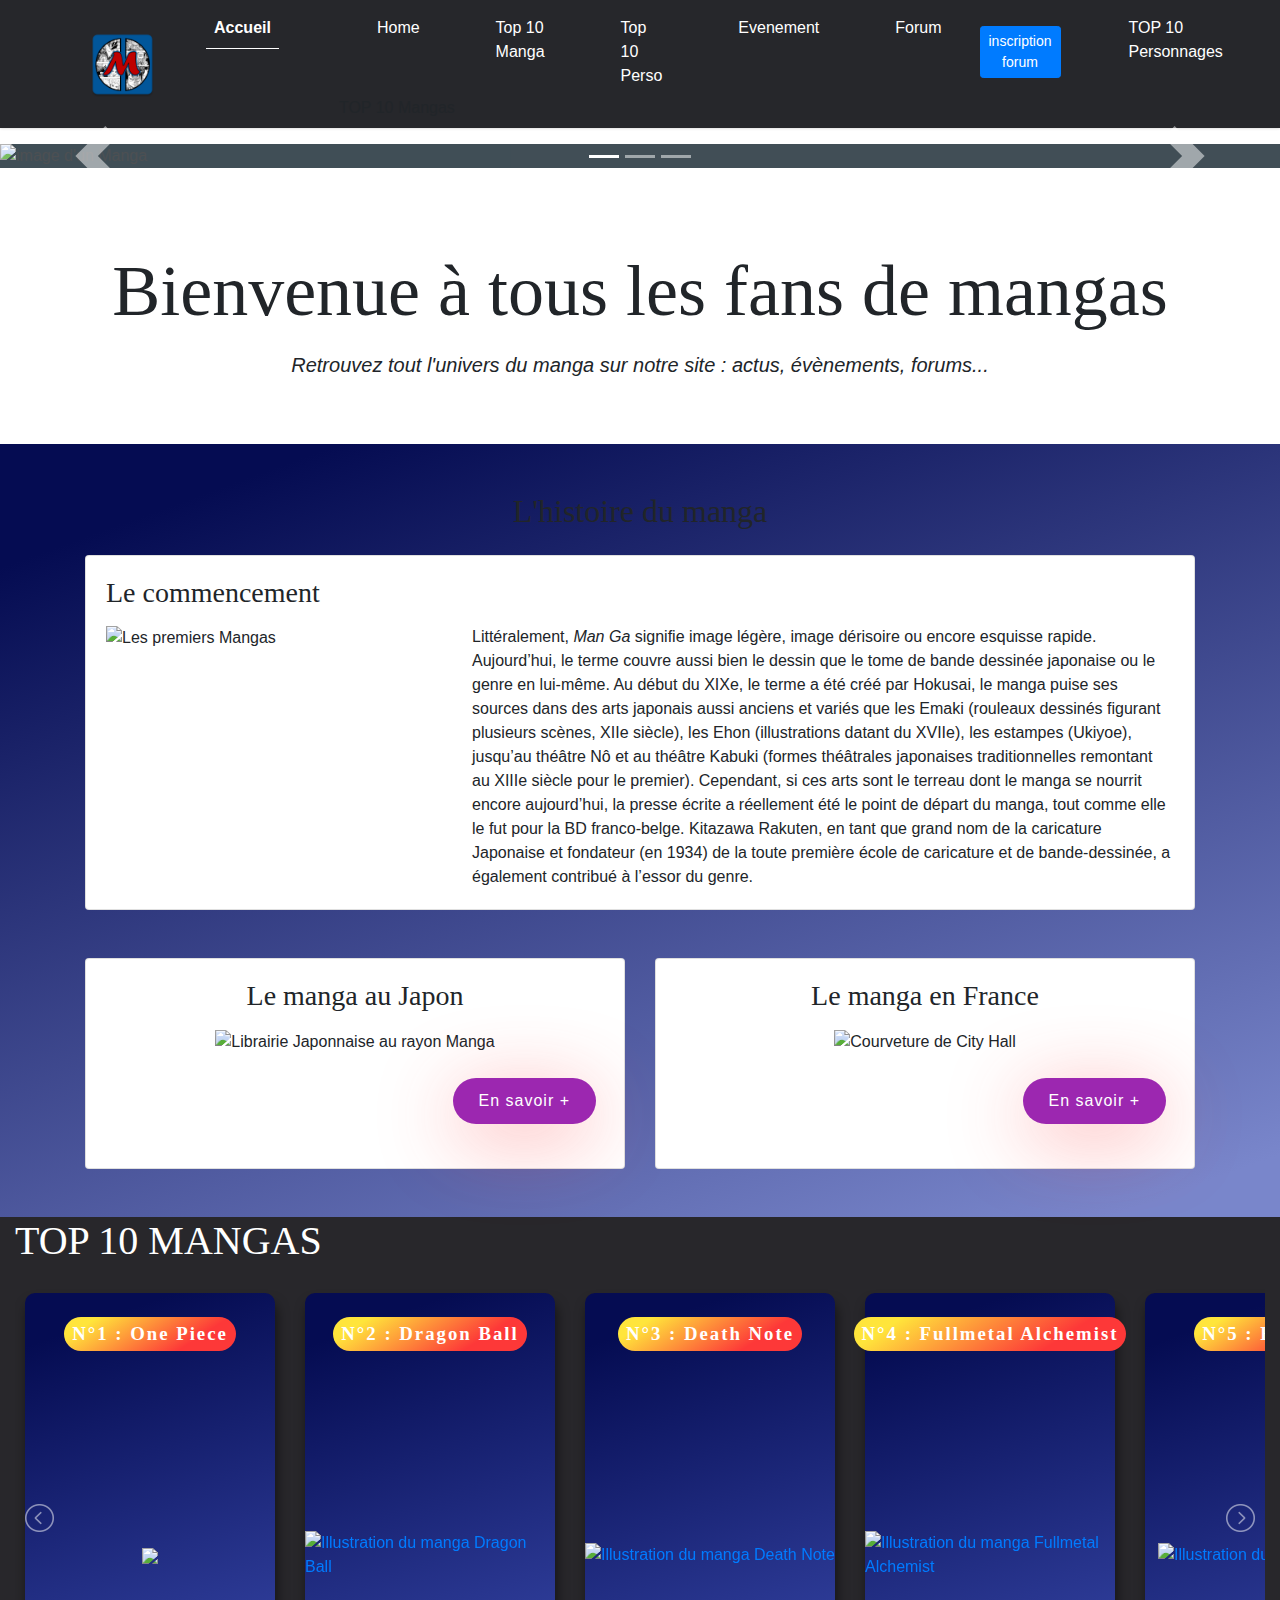
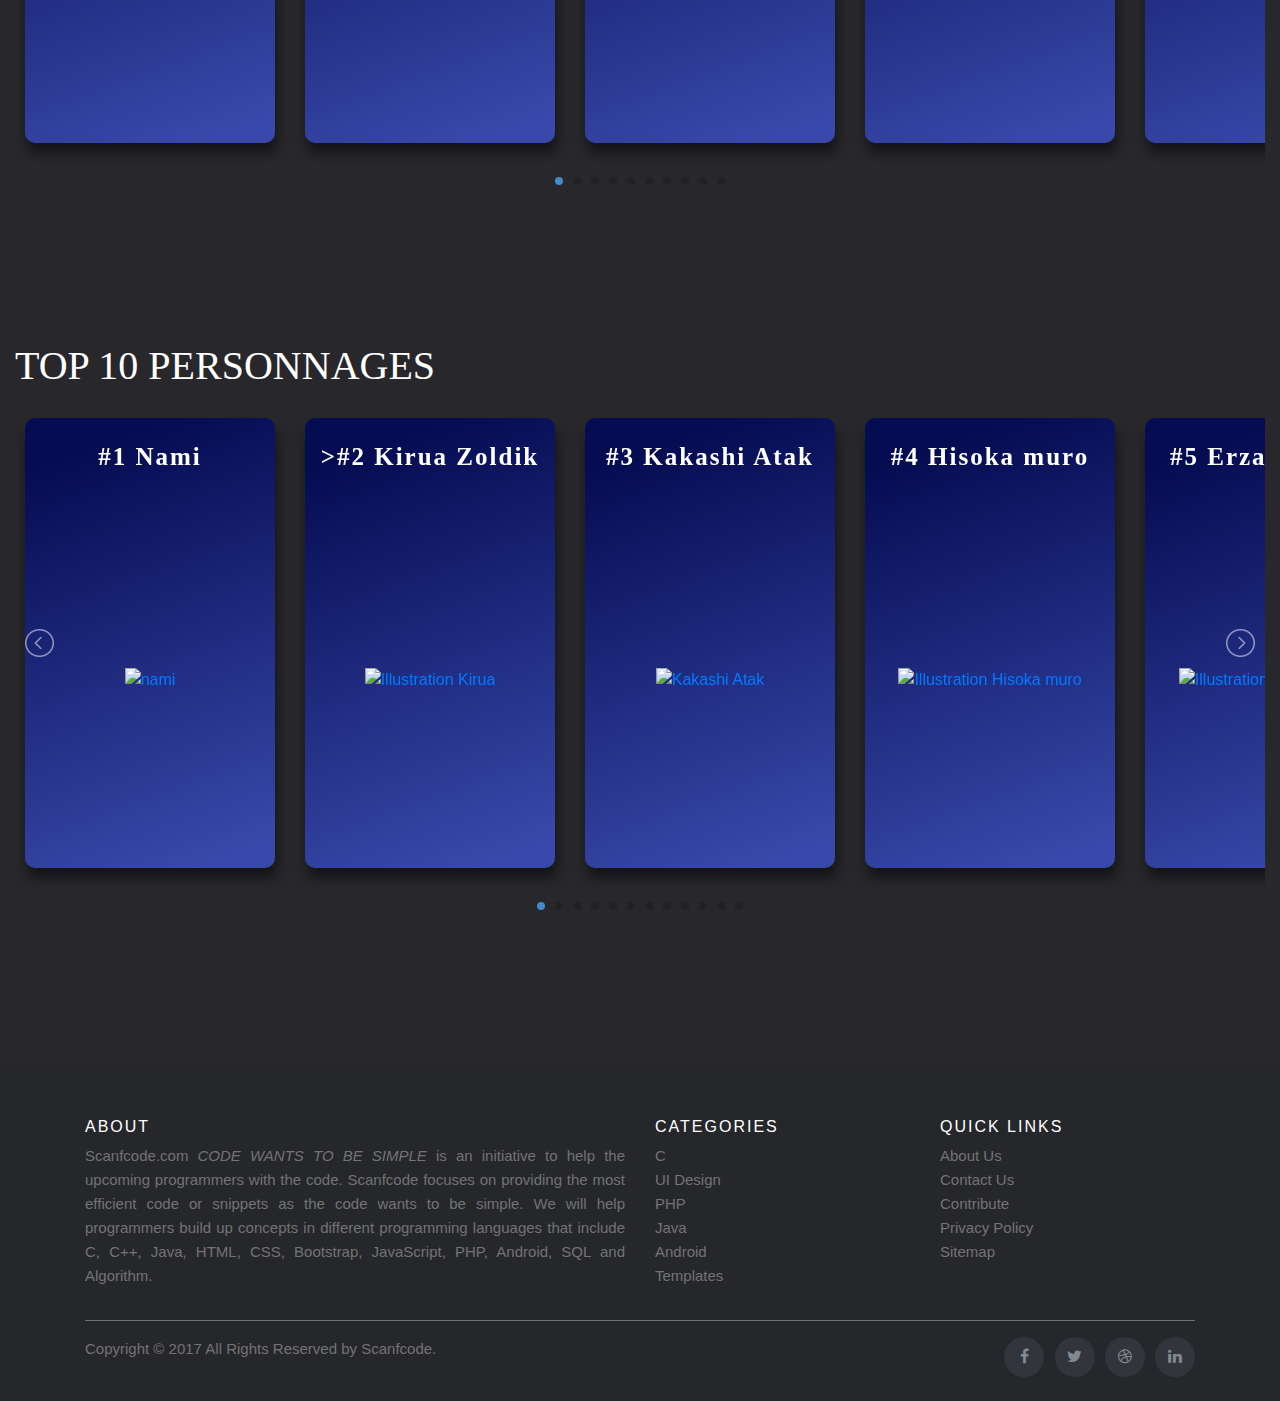
==== index.html @ a2b55384 "merge carousselhome" ====
﻿<!doctype html>
<html lang="fr">
<head>
    <!-- Required meta tags -->
    <meta charset="utf-8">
    <meta name="viewport" content="width=device-width, initial-scale=1, shrink-to-fit=no">

    <!-- Bootstrap CSS -->
    <link rel="stylesheet" href="https://stackpath.bootstrapcdn.com/bootstrap/4.5.2/css/bootstrap.min.css"
          integrity="sha384-JcKb8q3iqJ61gNV9KGb8thSsNjpSL0n8PARn9HuZOnIxN0hoP+VmmDGMN5t9UJ0Z" crossorigin="anonymous">


    <!-- carte style -------------------------->
    <link rel="stylesheet" href="css/carte-style.css" />
    <link rel="stylesheet" type="text/css" href="css/lightslider.css" />
    <!--Jquery-->
    <script type="text/javascript" src="js/JQuery3.3.1.js"></script>
    <script type="text/javascript" src="js/lightslider.js"></script>
    <!-- carte style --------------------------->
    <link rel="stylesheet" href="https://cdnjs.cloudflare.com/ajax/libs/animate.css/4.1.1/animate.min.css" />
    <link rel="stylesheet" href="https://cdnjs.cloudflare.com/ajax/libs/font-awesome/4.7.0/css/font-awesome.min.css" />
    <link rel="stylesheet" href="css/customNavFooter.css">
    <link rel="stylesheet" href="css/custom.css">
   
    <title>Fan de Manga</title>

<body>

</head>
<body class="homepage">
    <!--COLINE-->

    <nav class="navbar navbar-expand-lg navbar-light navColor">
        <div class="container"> 
  
          <!-- Brand -->
          <a class="navbar-brand" href="./index.html">
            <img src=img/Manga_LogoV3.png class="navbar-brand-img" alt="logo de Fand de mangas">
          </a>
  
          <!-- Toggler -->
          <button class="navbar-toggler" type="button" data-toggle="collapse" data-target="#navbarCollapse" aria-controls="navbarCollapse" aria-expanded="false" aria-label="Toggle navigation">
            <span class="navbar-toggler-icon"></span>
          </button>
  
          <!-- Collapse -->
          <div class="collapse navbar-collapse" id="navbarCollapse">
  
            <!-- Toggler -->
            <button class="navbar-toggler" type="button" data-toggle="collapse" data-target="#navbarCollapse"
                aria-controls="navbarCollapse" aria-expanded="false" aria-label="Toggle navigation">
                <span class="navbar-toggler-icon"></span>
            </button>
  
            <!-- Navigation -->
            <ul class="navbar-nav ml-auto">

                <li class="nav-item ">
                    <a class="nav-link activePage"  href="index.html">
                      Accueil
                    </a>
                </li>
                <li class="nav-item ">

            <!-- Collapse -->
            <div class="collapse navbar-collapse" id="navbarCollapse">

                <!-- Toggler -->
                <button class="navbar-toggler" type="button" data-toggle="collapse" data-target="#navbarCollapse"
                    aria-controls="navbarCollapse" aria-expanded="false" aria-label="Toggle navigation">
                    <i class="fe fe-x"></i>
                </button>

                <!-- Navigation -->
                <ul class="navbar-nav ml-auto">

                    <li class="nav-item ">
                        <a class="nav-link" href="index.html">
                            Home
                        </a>
                    </li>
                    <li class="nav-item ">

                        <a class="nav-link" href="top-10-manga.html">

                            Top 10 Manga
                        </a>
                    </li>
                    <li class="nav-item ">
                        <a class="nav-link" href="top-10-perso.html">
                            Top 10 Perso
                        </a>
                    </li>
                    <li class="nav-item ">
                        <a class="nav-link" href="evenement.html">
                            Evenement
                        </a>
                    </li>
                    <li class="nav-item ">
                        <a class="nav-link" href="forum.html">
                            Forum
                        </a>
                    </li>

                </ul>

                <!-- Button -->
                <a class="navbar-btn btn btn-sm btn-primary lift ml-auto" href="inscription-forum.html">
                    inscription forum
                </a>

            </div>

                      TOP 10 Mangas
                    </a>
                </li>
                <li class="nav-item ">
                    <a class="nav-link"  href="top-10-perso.html">
                      TOP 10 Personnages
                    </a>
                </li>
                <li class="nav-item ">
                    <a class="nav-link"  href="evenement.html">
                      Evénements
                    </a>
                </li>
                <li class="nav-item ">
                    <a class="nav-link"  href="forum.html">
                      Forum
                    </a>
                </li>  
                   
            </ul>
            
  
            <!-- Button -->
            <a href="#" class="blog-slider__button">connexion</a>
            
          </div>
  
        </div>
      </nav>

    <main>
        <section class="carousel-homepage pb-3">
            <div id="carouselExampleIndicators" class="carousel slide py-3" data-ride="carousel">
                <ol class="carousel-indicators">
                    <li data-target="#carouselExampleIndicators" data-slide-to="0" class="active"></li>
                    <li data-target="#carouselExampleIndicators" data-slide-to="1"></li>
                    <li data-target="#carouselExampleIndicators" data-slide-to="2"></li>
                </ol>
                <div class="carousel-inner">
                    <div class="carousel-item active">
                        <img src="https://images-wixmp-ed30a86b8c4ca887773594c2.wixmp.com/f/f273bdf9-155b-4f64-892c-181253bb2382/d2rsy1m-b7c5e31b-9694-4bdd-a2bb-9789ab5c07b0.png/v1/fill/w_900,h_285,q_80,strp/banniere_manga_concept_by_thomasgarnier_d2rsy1m-fullview.jpg?token=eyJ0eXAiOiJKV1QiLCJhbGciOiJIUzI1NiJ9.[base64].Z1Fb--Jdu6-A4iS3_TFPYNAFLYOJ9TDCbZ0OC2tqStg"
                             class="d-block w-100"
                             alt="image d'un Manga">
                    </div>
                    <div class="carousel-item">
                        <img src="https://img.over-blog-kiwi.com/2/94/62/02/20190319/ob_761b6d_shonen-jump-33-frize-2.jpg"
                             class="d-block w-100"
                             alt="plein de mangas">
                    </div>
                    <div class="carousel-item">
                        <img src="https://images-wixmp-ed30a86b8c4ca887773594c2.wixmp.com/f/971e4e62-b72d-457a-b91f-97e5f4571e7a/d7e0onl-c9a67f24-6e82-4982-8381-99460ecdada1.png?token=eyJ0eXAiOiJKV1QiLCJhbGciOiJIUzI1NiJ9.[base64].yh0aqM_C5kWdrXhoeVoe9GOcPIif8_yo54d_7WAsl2E"
                             class="d-block w-100"
                             alt="image d'un autre Manga">
                    </div>
                </div>
                <a class="carousel-control-prev" href="#carouselExampleIndicators" role="button" data-slide="prev">
                    <span class="carousel-control-prev-icon" aria-hidden="true"></span>
                    <span class="sr-only">Previous</span>
                </a>
                <a class="carousel-control-next" href="#carouselExampleIndicators" role="button" data-slide="next">
                    <span class="carousel-control-next-icon" aria-hidden="true"></span>
                    <span class="sr-only">Next</span>
                </a>
            </div>

        </section>

        <div class="image-smartphone">
            <img src="https://img.20mn.fr/hhmwgsvwT7CTr6vyE7QEAA/768x492_couverture-tome-62-one-piece.jpg"
                 class="img-fluid"
                 alt="One Piece, manga n1">

        </div>
        <!-- fin caroussel et image en mobile-->
        <!-- histoire du manga -->


        <h1 class="pt-5 pb-2 homepage">Bienvenue à tous les fans de mangas</h1>
        <article class="histoire">
            <p class="sous-titre pb-5">Retrouvez tout l'univers du manga sur notre site : actus, évènements, forums...</p>


            <section class="historique">
                <h2 class="homepage pt-5">L'histoire du manga</h2>

                <div class="container pt-3">
                    <div class="card mr 0.8em">
                        <div class="card-body shadow-homepage">
                            <aside>
                                <h3 class="card-title mb-3 homepage text-left">Le commencement</h3>
                                <div class="row">
                                    <div class="col-md-4 mr-auto">
                                        <img src="https://toulousemanga.fr/wp-content/uploads/2012/06/028826_0320.jpg"
                                             class="imageCommencement"
                                             alt="Les premiers Mangas">
                                    </div>
                                    <div class="col-md-8 mr-auto">
                                        <p class="card-text">
                                            Littéralement, <em>Man Ga</em> signifie image légère, image dérisoire ou encore esquisse rapide. Aujourd’hui, le terme couvre aussi bien le dessin que le tome de bande dessinée japonaise ou le genre en lui-même.
                                            Au début du XIXe, le terme a été créé par Hokusai, le manga puise ses sources dans des arts japonais aussi anciens et variés que les Emaki (rouleaux dessinés figurant plusieurs scènes, XIIe siècle),  les Ehon (illustrations datant du XVIIe), les estampes (Ukiyoe), jusqu’au théâtre Nô et au théâtre Kabuki (formes théâtrales japonaises traditionnelles remontant au XIIIe siècle pour le premier). Cependant, si ces arts sont le terreau dont le manga se nourrit encore aujourd’hui, la presse écrite a réellement été le point de départ du manga, tout comme elle le fut pour la BD franco-belge. Kitazawa Rakuten, en tant que grand nom de la caricature Japonaise et fondateur (en 1934) de la toute première école de caricature et de bande-dessinée, a également contribué à l’essor du genre.
                                        </p>
                                    </div>
                                </div>
                            </aside>
                        </div>
                    </div>

                    <div class="row py-5">
                        <div class="col-md-6">
                            <div class="card text-center">
                                <div class="card-body shadow-homepage">
                                    <aside>
                                        <h3 class="card-title mb-3 homepage">Le manga au Japon</h3>
                                        <div class="container-image">
                                            <img src="https://www.leparisien.fr/resizer/eh6j00Za5hQPGrAvvxAXkwX71bQ=/932x582/arc-anglerfish-eu-central-1-prod-leparisien.s3.amazonaws.com/public/RNMEVFZ6OXFQPC6IUT4DZTPNKE.jpg"
                                                 class="imageLibrairie"
                                                 alt="Librairie Japonnaise au rayon Manga"
                                                 width="300">
                                        </div>
                                        <p>
                                            <div class="d-flex flex-row-reverse bd-highlight">
                                                <div class="p-2 bd-highlight">
                                                    <button class="btn btn-homepage" type="button" data-toggle="collapse" data-target="#collapseJapon" aria-expanded="false" aria-controls="collapseJapon">
                                                        En savoir +
                                                    </button>
                                                </div>
                                            </div>
                                        </p>
                                        <div class="collapse" id="collapseJapon">
                                            <p>
                                                LOccupant une partie intégrante de la culture mais aussi de l’économie du pays nippon, ces bandes dessinées ne cessent d’avoir le vent en poupe dans d’autres pays occidentaux. Découvrez dans ce qui suit la place qu’occupent ces bandes dessinées dans le pays du soleil levant ainsi que son impact sur la société. Avec la fabrication de produits dérivés inspirés des héros et des personnages de l’univers du manga, ces bandes dessinées n’occupent pas seulement une place importante dans la culture du pays mais aussi dans son économie. Ces magazines et illustrations s’inspirent de la société nippone, et la société elle-même s’inspire des faits réels qui s’y trouvent dans leur quotidien.
                                            </p>
                                        </div>
                                    </aside>
                                </div>
                            </div>
                        </div>

                        <div class="col-md-6">
                            <div class="card text-center">
                                <div class="card-body shadow-homepage">
                                    <aside>
                                        <h3 class="card-title mb-3 homepage">Le manga en France</h3>
                                        <div class="container-image">
                                            <img src="https://www.journaldujapon.com/wp-content/uploads/2013/06/cityhall3.png"
                                                 class="imageFrance"
                                                 alt="Courveture de City Hall">
                                        </div>
                                        <p>
                                            <div class="d-flex flex-row-reverse bd-highlight">
                                                <div class="p-2 bd-highlight">
                                                    <button class="btn btn-homepage" type="button" data-toggle="collapse" data-target="#collapseFrance" aria-expanded="false" aria-controls="collapseFrance">
                                                        En savoir +
                                                    </button>
                                                </div>
                                            </div>
                                        </p>
                                        <div class="collapse" id="collapseFrance">
                                            <p>
                                                La France est le second plus gros consommateur de mangas dans le monde. La culture manga a tellement imprégné le public français qu’une nouvelle génération de bandes dessinées se réclamant littéralement des mangas est née. Ce sont les manfras : ils reprennent tous les codes du manga, tant dans leurs styles graphiques que dans leurs scénarios, mais leurs auteurs sont bien français. Ils ont réussi à insuffler dans leurs oeuvres un je-ne-sais-quoi qui fleure bon la culture tricolore, et on se réjouit de voir ainsi des échanges permis par la proximité entre le Japon et la France. Parmi les plus connus on peut citer City Hall, Pink Diary ou encore Pen Dragons.
                                            </p>
                                        </div>
                                    </aside>
                                </div>
                            </div>
                        </div>
                    </div>
                </div>
            </section>
        </article>

        <!-- fin histoire du manga -->
        <!-- top 10 manga -->

        <div class="container-fluid carte-manga-top10">
            <h1 class="titre-slider font-manga blanc">TOP 10 MANGAS</h1>
            <!--slider------------------->
            <ul id="autoWidth" class="cs-hidden">
                <!--1------------------------------>
                <li class="item-a">
                    <!--slider-box-->
                    <div class="box">
                        <p class="marvel"><span class="badge badge-pill badge-warning-homepage mangaBadge p-2">N°1 : One Piece</span></p>
                        <!--model-->
                       <a href="top-10-manga.html">
                           <img src="https://media.senscritique.com/media/000015702798/source_big/One_Piece.jpg" class="model">
                        </a>
                        <!--details-->
                        <div class="details">

                        </div>

                    </div>
                </li>
                <!--2------------------------------>
                <li class="item-a">
                    <!--slider-box-->
                    <div class="box">
                        <p class="marvel"><span class="badge badge-pill badge-warning-homepage mangaBadge p-2">N°2 : Dragon Ball</span></p>
                        <!--model-->
                        <a href="top-10-manga.html">
                            <img src="https://media.senscritique.com/media/000019266699/source_big/Dragon_Ball.png"
                                 class="model"
                                 alt="Illustration du manga Dragon Ball">
                        </a>
                            <!--details-->
                            <div class="details">

                            </div>

</div>
                </li>
                <!--3------------------------------>
                <li class="item-a">
                    <!--slider-box-->
                    <div class="box">
                        <p class="marvel"><span class="badge badge-pill badge-warning-homepage mangaBadge p-2">N°3 : Death Note</span></p>
                        <!--model-->
                        <a href="top-10-manga.html">
                            <img src=https://www.manga-news.com/public/images/series/death_note_01.jpg
                                 class="model"
                                 alt="Illustration du manga Death Note">
                        </a>
                            <!--details-->
                            <div class="details">

                            </div>

</div>
                </li>
                <!--4------------------------------>
                <li class="item-a">
                    <!--slider-box-->
                    <div class="box">
                        <p class="marvel"><span class="badge badge-pill badge-warning-homepage mangaBadge p-2">N°4 : Fullmetal Alchemist</span></p>
                        <!--model-->
                        <a href="top-10-manga.html">
                            <img src=https://media.senscritique.com/media/000019266535/source_big/Fullmetal_Alchemist.jpg
                                 class="model"
                                 alt="Illustration du manga Fullmetal Alchemist">
                        </a>
                            <!--details-->
                            <div class="details">

                            </div>

</div>
                </li>
                <!--5------------------------------>
                <li class="item-a">
                    <!--slider-box-->
                    <div class="box">
                        <p class="marvel"><span class="badge badge-pill badge-warning-homepage mangaBadge p-2">N°5 : Berserk</span></p>
                        <!--model-->
                        <a href="top-10-manga.html">
                            <img src=https://media.senscritique.com/media/000018276088/source_big/Berserk.jpg
                                 class="model"
                                 alt="Illustration du manga Berserk">
                        </a>
                            <!--details-->
                            <div class="details">

                            </div>

</div>
                </li>
                <!--6------------------------------>
                <li class="item-a">
                    <!--slider-box-->
                    <div class="box">
                        <p class="marvel"><span class="badge badge-pill badge-warning-homepage mangaBadge p-2">N°6 : Naruto</span></p>
                        <!--model-->
                        <a href="top-10-manga.html">
                            <img src=https://media.senscritique.com/media/000015536243/source_big/Naruto.jpg
                                 class="model"
                                 alt="Illustration du manga Naruto">
                        </a>
                            <!--details-->
                            <div class="details">

                            </div>

</div>
                </li>
                <!--7------------------------------>
                <li class="item-a">
                    <!--slider-box-->
                    <div class="box">
                        <p class="marvel"><span class="badge badge-pill badge-warning-homepage mangaBadge p-2">N°7 : Akira</span></p>
                        <!--model-->
                        <a href="top-10-manga.html">
                            <img src=https://media.senscritique.com/media/000015332347/source_big/Akira.jpg
                                 class="model"
                                 alt="Illustration du manga Akira">
                        </a>
                            <!--details-->
                            <div class="details">

                            </div>

</div>
                </li>
                <!--8------------------------------>
                <li class="item-a">
                    <!--slider-box-->
                    <div class="box">
                        <p class="marvel"><span class="badge badge-pill badge-warning-homepage mangaBadge p-2">N°8 : GTO</span></p>
                        <!--model-->
                        <a href="top-10-manga.html">
                            <img src=https://media.senscritique.com/media/000018657250/source_big/GTO.png
                                 class="model"
                                 alt="Illustration du manga GTO">
                        </a>
                            <!--details-->
                            <div class="details">

                            </div>

</div>
                </li>
                <!--9------------------------------>
                <li class="item-a">
                    <!--slider-box-->
                    <div class="box">
                        <p class="marvel"><span class="badge badge-pill badge-warning-homepage mangaBadge p-2">N°9 : Monster</span></p>
                        <!--model-->
                        <a href="top-10-manga.html">
                            <img src=https://media.senscritique.com/media/000005870183/source_big/Monster.jpg
                                 class="model"
                                 alt="Illustration du manga Monster">
                        </a>
                        <!--details-->
                        <div class="details">

                     </div>

</div>
                </li>
                <!--10------------------------------>
                <li class="item-a">
                    
                    <!--slider-box-->
                    <div class="box">
                        <p class="marvel"><span class="badge badge-pill badge-warning-homepage mangaBadge p-2">N°10 : Hunter X Hunter</span></p>
                        <!--model-->
                        <a href="top-10-manga.html">
                            <img src=https://media.senscritique.com/media/000015537294/source_big/Hunter_X_Hunter.jpg
                                    class="model"
                                    alt="Illustration du manga Hunter X Hunter">
                        </a>
                            <!--details-->
                        <div class="details">

                        </div>
                </li>
            </ul>
            
        </div>

        <!-- Fin top 10 manga -->

        <!-- top 10 personnage -->

        <div class="container-fluid carte-manga-top10">
            <h1 class="titre-slider font-manga blanc">TOP 10 PERSONNAGES</h1>
            
            <!--slider------------------->
            <ul id="autoWidthx" class="cs-hidden">
                <!--1------------------------------>
                <li class="item-a">
                    <!--slider-box-->
                    <div class="box">
                        <p class="marvel">#1 Nami</p>
                        <!--model-->
                        <a href="top-10-perso.html">
                            <img src="https://vignette.wikia.nocookie.net/onepiece/images/2/27/Nami_Anime_Post_Ellipse_Infobox.png/revision/latest/scale-to-width-down/340?cb=20181021130911&path-prefix=fr"
                                 class="model" alt="nami">
                        </a>

                            <!--details-->
                            <div class="details">

                            </div>

</div>
                </li>
                <!--2------------------------------>
                <li class="item-a">
                    <!--slider-box-->
                    <div class="box">
                        <p class="marvel">>#2 Kirua Zoldik</p>
                        <!--model-->
                        <a href="top-10-perso.html">
                            <img src="https://i.pinimg.com/originals/fd/8f/31/fd8f3184e701f9d66df1229c07d16610.jpg"
                                 class="model"
                                 alt="Illustration Kirua">
                        </a>
                            <!--details-->
                            <div class="details">

                            </div>

</div>
                </li>
                <!--3------------------------------>
                <li class="item-a">
                    <!--slider-box-->
                    <div class="box">
                        <p class="marvel">#3 Kakashi Atak</p>
                        <!--model-->
                        <a href="top-10-perso.html">
                            <img src=https://i.pinimg.com/originals/67/aa/55/67aa557b09a2d43fce34aa8153a0b612.jpg
                                 class="model"
                                 alt="Kakashi Atak">
                        </a>
                            <!--details-->
                            <div class="details">

                            </div>

</div>
                </li>
                <!--4------------------------------>
                <li class="item-a">
                    <!--slider-box-->
                    <div class="box">
                        <p class="marvel">#4 Hisoka muro</p>
                        <!--model-->
                        <a href="top-10-perso.html">
                            <img src=https://i.pinimg.com/originals/08/d7/f6/08d7f611f248b1ccbdfaaa002a7f774b.jpg
                                 class="model"
                                 alt="Illustration Hisoka muro">
                        </a>
                            <!--details-->
                            <div class="details">

                            </div>

</div>
                </li>
                <!--5------------------------------>
                <li class="item-a">
                    <!--slider-box-->
                    <div class="box">
                        <p class="marvel">#5 Erza scarlett</p>
                        <!--model-->
                        <a href="top-10-perso.html">
                            <img src=https://i.pinimg.com/originals/6f/19/4b/6f194b8c6b674c6adbb8176122853a79.jpg
                                 class="model"
                                 alt="Illustration Erza scarlett">
                        </a>
                            <!--details-->
                            <div class="details">

                            </div>

</div>
                </li>
                <!--6------------------------------>
                <li class="item-a">
                    <!--slider-box-->
                    <div class="box">
                        <p class="marvel">#6 Saitama</p>
                        <!--model-->
                        <a href="top-10-perso.html">
                            <img src="https://static.wikia.nocookie.net/animemanga-encyclopedie/images/7/7e/SAITAMA.jpg/revision/latest?cb=20170128152550&path-prefix=fr"
                                 class="model"
                                 alt="Illustration Saitama">
                        </a>
                            <!--details-->
                            <div class="details">

                            </div>

</div>
                </li>
                <!--7------------------------------>
                <li class="item-a">
                    <!--slider-box-->
                    <div class="box">
                        <p class="marvel">#7 Songohan</p>
                        <!--model-->
                        <a href="top-10-perso.html">
                            <img src=https://i.pinimg.com/originals/2b/50/22/2b502282faf8ee5ce20ae3b814a5991d.jpg
                                 class="model"
                                 alt="Illustration Songohan">
                        </a>
                            <!--details-->
                            <div class="details">

                            </div>

</div>
                </li>
                <!--8------------------------------>
                <li class="item-a">
                    <!--slider-box-->
                    <div class="box">
                        <p class="marvel">#8 Kuroko</p>
                        <!--model-->
                        <a href="top-10-perso.html">
                            <img src"https: //vignette.wikia.nocookie.net/kurokosbasket/images/1/1b/Kuroko_subbed_back_in.png/revision/latest?cb =20150816141552&path-prefix =fr"
                                 class="model"
                                 alt="Illustration Kuroko">
                            </a>
                            <!--details-->
                            <div class="details">

                            </div>

</div>
                </li>
                <!--9------------------------------>
                <li class="item-a">
                    <!--slider-box-->
                    <div class="box">
                        <p class="marvel">#9 Nicky personne</p>
                        <!--model-->
                        <a href="top-10-perso.html">
                            <img src="https://i.pinimg.com/originals/8b/71/89/8b71899662e26ecfc8113d6106633f94.jpg"
                                 class="model"
                                 alt="Illustration Nicky personne">
                        </a>
                            <!--details-->
                            <div class="details">

                            </div>

</div>
                </li>
                <!--10------------------------------>
                <li class="item-a">
                    <!--slider-box-->
                    <div class="box">
                        <p class="marvel">#10 Onizuka</p>
                        <!--model-->
                        <a href="top-10-perso.html">
                            <img src=https://4.bp.blogspot.com/_KBCzBwWQboM/THwngPfhiMI/AAAAAAAAAAM/yGaBmozoR74/s1600/largeAnimePaperscans_GreatTeacherOnizuka_valkorn_92928.jpg
                                 class="model"
                                 alt="Illustration Onizuka">
                        </a>
                            <!--details-->
                            <div class="details">

                            </div>

</div>
                </li>
                <!--11------------------------------>
                <li class="item-a">
                    <!--slider-box-->
                    <div class="box">
                        <p class="marvel">#11 The fullmetal</p>
                        <!--model-->
                        <a href="top-10-perso.html">
                            <img src="https://i.pinimg.com/originals/4c/86/d3/4c86d3b4eede2718f2dbfcea0a82175b.jpg"
                                 class="model"
                                 alt="Illustration The fullmetal">
                        </a>
                            <!--details-->
                            <div class="details">

                            </div>

</div>
                </li>
                <!--12------------------------------>
                <li class="item-a">
                    <!--slider-box-->
                    <div class="box">
                        <p class="marvel">#12 Lucina HDXD</p>
                        <!--model-->
                        <a href="top-10-perso.html">
                        <img src="https://vignette.wikia.nocookie.net/raven-azunoctuli-world/images/d/d6/Rias_Gremory.jpg/revision/latest?cb=20170322170008&path-prefix=fr"
                             class="model"
                             alt="Illustration Lucina HDXD">
                        </a>
                        <!--details-->
                        <div class="details">

                        </div>

                    </div>
                </li>
            </ul>
                        
        </div>



    </main>

    <!-- Site footer -->
    <footer class="site-footer">
        <div class="container">
            <div class="row">
                <div class="col-sm-12 col-md-6">
                    <h6>About</h6>
                    <p class="text-justify">Scanfcode.com <i>CODE WANTS TO BE SIMPLE </i> is an initiative  to help the upcoming programmers with the code. Scanfcode focuses on providing the most efficient code or snippets as the code wants to be simple. We will help programmers build up concepts in different programming languages that include C, C++, Java, HTML, CSS, Bootstrap, JavaScript, PHP, Android, SQL and Algorithm.</p>
                </div>

                <div class="col-xs-6 col-md-3">
                    <h6>Categories</h6>
                    <ul class="footer-links">
                        <li><a href="http://scanfcode.com/category/c-language/">C</a></li>
                        <li><a href="http://scanfcode.com/category/front-end-development/">UI Design</a></li>
                        <li><a href="http://scanfcode.com/category/back-end-development/">PHP</a></li>
                        <li><a href="http://scanfcode.com/category/java-programming-language/">Java</a></li>
                        <li><a href="http://scanfcode.com/category/android/">Android</a></li>
                        <li><a href="http://scanfcode.com/category/templates/">Templates</a></li>
                    </ul>
                </div>

                <div class="col-xs-6 col-md-3">
                    <h6>Quick Links</h6>
                    <ul class="footer-links">
                        <li><a href="http://scanfcode.com/about/">About Us</a></li>
                        <li><a href="http://scanfcode.com/contact/">Contact Us</a></li>
                        <li><a href="http://scanfcode.com/contribute-at-scanfcode/">Contribute</a></li>
                        <li><a href="http://scanfcode.com/privacy-policy/">Privacy Policy</a></li>
                        <li><a href="http://scanfcode.com/sitemap/">Sitemap</a></li>
                    </ul>
                </div>
            </div>
            <hr>
        </div>
        <div class="container">
            <div class="row">
                <div class="col-md-8 col-sm-6 col-xs-12">
                    <p class="copyright-text">
                        Copyright &copy; 2017 All Rights Reserved by
                        <a href="#">Scanfcode</a>.
                    </p>
                </div>

                <div class="col-md-4 col-sm-6 col-xs-12">
                    <ul class="social-icons">
                        <li><a class="facebook" href="#"><i class="fa fa-facebook"></i></a></li>
                        <li><a class="twitter" href="#"><i class="fa fa-twitter"></i></a></li>
                        <li><a class="dribbble" href="#"><i class="fa fa-dribbble"></i></a></li>
                        <li><a class="linkedin" href="#"><i class="fa fa-linkedin"></i></a></li>
                    </ul>
                </div>
            </div>
        </div>
    </footer>



    <!-- Optional JavaScript -->
    <!-- jQuery first, then Popper.js, then Bootstrap JS -->
    <script src="js/script.js" type="text/javascript"></script>
    <!-- <script src="https://code.jquery.com/jquery-3.5.1.slim.min.js" integrity="sha384-DfXdz2htPH0lsSSs5nCTpuj/zy4C+OGpamoFVy38MVBnE+IbbVYUew+OrCXaRkfj" crossorigin="anonymous"></script> -->
    <script src="https://cdn.jsdelivr.net/npm/popper.js@1.16.1/dist/umd/popper.min.js"
            integrity="sha384-9/reFTGAW83EW2RDu2S0VKaIzap3H66lZH81PoYlFhbGU+6BZp6G7niu735Sk7lN" crossorigin="anonymous">
    </script>
    <script src="https://stackpath.bootstrapcdn.com/bootstrap/4.5.2/js/bootstrap.min.js"
            integrity="sha384-B4gt1jrGC7Jh4AgTPSdUtOBvfO8shuf57BaghqFfPlYxofvL8/KUEfYiJOMMV+rV" crossorigin="anonymous">
    </script>
    </body>
    </html>
---- css/carte-style.css ----
﻿@charset "utf-8";
/* CSS Document */
body{
	margin:0px;
	padding:0px;
}
ul{
	list-style:none;
}
a{
	text-decoration:none;
}


.carte-manga-top10 {
	background-color: #28272B;
	padding-bottom: 150px;
}


.carte-perso-top10{
	background-color: #1565C0;
	padding-top: 150px;
	padding-bottom: 150px;

}

.box {
	width: 250px;
	height: 450px;
	background-color: #050c52;
	background-image: linear-gradient(160deg, #050c52 10%, #3949AB 95%);
	border-radius: 10px;
	box-shadow: 2px 10px 12px rgba(0,0,0,0.5);
	display: flex;
	flex-direction: column;
	align-items: center;
	justify-content: space-between;
	box-sizing: border-box;
	margin: 20px 10px;
}
.model{
	height: 350px;
	max-height: 100%;
	max-width: 100%;
}
.details{
	display: flex;
	flex-direction: column;
	align-items: center;
	width: 300px;
}
.details p{
	font-family: calibri;
	font-weight: bold;
	color:#b3b3b3;
	text-align: center;
	margin-top: 20px;
}
.marvel {
	padding-top: 20px;
	color: #ffffff;
	font-weight: bold;
	letter-spacing: 2px;
	font-family: bebas kai;
	font-size: 25px;
}
.logo{
	height: 60px;
}
.box:hover{
	background-color: #17171d;
	transform-style: preserve-3d;
	transform: scale(1.02);
	transition: all ease 0.3s;
}
/* .box:hover .marvel{
	color:#c0292b;
	transition: all ease 0.5s;
} */
/*--responsive for mobile phone--*/
@media(max-width:720px){
	.box{
		width: 94%;
		height: 500px;
	}
	.model{
		height:250px;
	}
	.details p{
		font-size: 16px;
		width: 250px;
	}
	
}
---- css/lightslider.css ----
/*! lightslider - v1.1.3 - 2015-04-14
* https://github.com/sachinchoolur/lightslider
* Copyright (c) 2015 Sachin N; Licensed MIT */
/** /!!! core css Should not edit !!!/**/ 

.lSSlideOuter {
    overflow: hidden;
    -webkit-touch-callout: none;
    -webkit-user-select: none;
    -khtml-user-select: none;
    -moz-user-select: none;
    -ms-user-select: none;
    user-select: none
}
.lightSlider:before, .lightSlider:after {
    content: " ";
    display: table;
}
.lightSlider {
    overflow: hidden;
    margin: 0;
}
.lSSlideWrapper {
    max-width: 100%;
    overflow: hidden;
    position: relative;
}
.lSSlideWrapper > .lightSlider:after {
    clear: both;
}
.lSSlideWrapper .lSSlide {
    -webkit-transform: translate(0px, 0px);
    -ms-transform: translate(0px, 0px);
    transform: translate(0px, 0px);
    -webkit-transition: all 1s;
    -webkit-transition-property: -webkit-transform,height;
    -moz-transition-property: -moz-transform,height;
    transition-property: transform,height;
    -webkit-transition-duration: inherit !important;
    transition-duration: inherit !important;
    -webkit-transition-timing-function: inherit !important;
    transition-timing-function: inherit !important;
}
.lSSlideWrapper .lSFade {
    position: relative;
}
.lSSlideWrapper .lSFade > * {
    position: absolute !important;
    top: 0;
    left: 0;
    z-index: 9;
    margin-right: 0;
    width: 100%;
}
.lSSlideWrapper.usingCss .lSFade > * {
    opacity: 0;
    -webkit-transition-delay: 0s;
    transition-delay: 0s;
    -webkit-transition-duration: inherit !important;
    transition-duration: inherit !important;
    -webkit-transition-property: opacity;
    transition-property: opacity;
    -webkit-transition-timing-function: inherit !important;
    transition-timing-function: inherit !important;
}
.lSSlideWrapper .lSFade > *.active {
    z-index: 10;
}
.lSSlideWrapper.usingCss .lSFade > *.active {
    opacity: 1;
}
/** /!!! End of core css Should not edit !!!/**/

/* Pager */
.lSSlideOuter .lSPager.lSpg {
    margin: 10px 0 0;
    padding: 0;
    text-align: center;
}
.lSSlideOuter .lSPager.lSpg > li {
    cursor: pointer;
    display: inline-block;
    padding: 0 5px;
}
.lSSlideOuter .lSPager.lSpg > li a {
    background-color: #222222;
    border-radius: 30px;
    display: inline-block;
    height: 8px;
    overflow: hidden;
    text-indent: -999em;
    width: 8px;
    position: relative;
    z-index: 99;
    -webkit-transition: all 0.5s linear 0s;
    transition: all 0.5s linear 0s;
}
.lSSlideOuter .lSPager.lSpg > li:hover a, .lSSlideOuter .lSPager.lSpg > li.active a {
    background-color: #428bca;
}
.lSSlideOuter .media {
    opacity: 0.8;
}
.lSSlideOuter .media.active {
    opacity: 1;
}
/* End of pager */

/** Gallery */
.lSSlideOuter .lSPager.lSGallery {
    list-style: none outside none;
    padding-left: 0;
    margin: 0;
    overflow: hidden;
    transform: translate3d(0px, 0px, 0px);
    -moz-transform: translate3d(0px, 0px, 0px);
    -ms-transform: translate3d(0px, 0px, 0px);
    -webkit-transform: translate3d(0px, 0px, 0px);
    -o-transform: translate3d(0px, 0px, 0px);
    -webkit-transition-property: -webkit-transform;
    -moz-transition-property: -moz-transform;
    -webkit-touch-callout: none;
    -webkit-user-select: none;
    -khtml-user-select: none;
    -moz-user-select: none;
    -ms-user-select: none;
    user-select: none;
}
.lSSlideOuter .lSPager.lSGallery li {
    overflow: hidden;
    -webkit-transition: border-radius 0.12s linear 0s 0.35s linear 0s;
    transition: border-radius 0.12s linear 0s 0.35s linear 0s;
}
.lSSlideOuter .lSPager.lSGallery li.active, .lSSlideOuter .lSPager.lSGallery li:hover {
    border-radius: 5px;
}
.lSSlideOuter .lSPager.lSGallery img {
    display: block;
    height: auto;
    max-width: 100%;
}
.lSSlideOuter .lSPager.lSGallery:before, .lSSlideOuter .lSPager.lSGallery:after {
    content: " ";
    display: table;
}
.lSSlideOuter .lSPager.lSGallery:after {
    clear: both;
}
/* End of Gallery*/

/* slider actions */

@media screen and (max-width:780px) {
    .lSAction > a {
        display: none !important;
    }
    
}

.lSAction > a {
    width: 32px;
    display: block;
    top: 50%;
    height: 32px;
    background-image: url('../img/controls.png');
    cursor: pointer;
    position: absolute;
    z-index: 99;
    margin-top: -16px;
    opacity: 0.5;
    -webkit-transition: opacity 0.35s linear 0s;
    transition: opacity 0.35s linear 0s;
    }
.lSAction > a:hover {
    opacity: 1;
}
.lSAction > .lSPrev {
    background-position: 0 0;
    left: 10px;
}
.lSAction > .lSNext {
    background-position: -32px 0;
    right: 10px;
}
.lSAction > a.disabled {
    pointer-events: none;
}
.cS-hidden {
    height: 1px;
    opacity: 0;
    filter: alpha(opacity=0);
    overflow: hidden;
}


/* vertical */
.lSSlideOuter.vertical {
    position: relative;
}
.lSSlideOuter.vertical.noPager {
    padding-right: 0px !important;
}
.lSSlideOuter.vertical .lSGallery {
    position: absolute !important;
    right: 0;
    top: 0;
}
.lSSlideOuter.vertical .lightSlider > * {
    width: 100% !important;
    max-width: none !important;
}

/* vertical controlls */
.lSSlideOuter.vertical .lSAction > a {
    left: 50%;
    margin-left: -14px;
    margin-top: 0;
}
.lSSlideOuter.vertical .lSAction > .lSNext {
    background-position: 31px -31px;
    bottom: 10px;
    top: auto;
}
.lSSlideOuter.vertical .lSAction > .lSPrev {
    background-position: 0 -31px;
    bottom: auto;
    top: 10px;
}
/* vertical */


/* Rtl */
.lSSlideOuter.lSrtl {
    direction: rtl;
}
.lSSlideOuter .lightSlider, .lSSlideOuter .lSPager {
    padding-left: 0;
    list-style: none outside none;
}
.lSSlideOuter.lSrtl .lightSlider, .lSSlideOuter.lSrtl .lSPager {
    padding-right: 0;
}
.lSSlideOuter .lightSlider > *,  .lSSlideOuter .lSGallery li {
    float: left;
}
.lSSlideOuter.lSrtl .lightSlider > *,  .lSSlideOuter.lSrtl .lSGallery li {
    float: right !important;
}
/* Rtl */

@-webkit-keyframes rightEnd {
    0% {
        left: 0;
    }

    50% {
        left: -15px;
    }

    100% {
        left: 0;
    }
}
@keyframes rightEnd {
    0% {
        left: 0;
    }

    50% {
        left: -15px;
    }

    100% {
        left: 0;
    }
}
@-webkit-keyframes topEnd {
    0% {
        top: 0;
    }

    50% {
        top: -15px;
    }

    100% {
        top: 0;
    }
}
@keyframes topEnd {
    0% {
        top: 0;
    }

    50% {
        top: -15px;
    }

    100% {
        top: 0;
    }
}
@-webkit-keyframes leftEnd {
    0% {
        left: 0;
    }

    50% {
        left: 15px;
    }

    100% {
        left: 0;
    }
}
@keyframes leftEnd {
    0% {
        left: 0;
    }

    50% {
        left: 15px;
    }

    100% {
        left: 0;
    }
}
@-webkit-keyframes bottomEnd {
    0% {
        bottom: 0;
    }

    50% {
        bottom: -15px;
    }

    100% {
        bottom: 0;
    }
}
@keyframes bottomEnd {
    0% {
        bottom: 0;
    }

    50% {
        bottom: -15px;
    }

    100% {
        bottom: 0;
    }
}
.lSSlideOuter .rightEnd {
    -webkit-animation: rightEnd 0.3s;
    animation: rightEnd 0.3s;
    position: relative;
}
.lSSlideOuter .leftEnd {
    -webkit-animation: leftEnd 0.3s;
    animation: leftEnd 0.3s;
    position: relative;
}
.lSSlideOuter.vertical .rightEnd {
    -webkit-animation: topEnd 0.3s;
    animation: topEnd 0.3s;
    position: relative;
}
.lSSlideOuter.vertical .leftEnd {
    -webkit-animation: bottomEnd 0.3s;
    animation: bottomEnd 0.3s;
    position: relative;
}
.lSSlideOuter.lSrtl .rightEnd {
    -webkit-animation: leftEnd 0.3s;
    animation: leftEnd 0.3s;
    position: relative;
}
.lSSlideOuter.lSrtl .leftEnd {
    -webkit-animation: rightEnd 0.3s;
    animation: rightEnd 0.3s;
    position: relative;
}
/*/  GRab cursor */
.lightSlider.lsGrab > * {
  cursor: -webkit-grab;
  cursor: -moz-grab;
  cursor: -o-grab;
  cursor: -ms-grab;
  cursor: grab;
}
.lightSlider.lsGrabbing > * {
  cursor: move;
  cursor: -webkit-grabbing;
  cursor: -moz-grabbing;
  cursor: -o-grabbing;
  cursor: -ms-grabbing;
  cursor: grabbing;
}
---- css/customNavFooter.css ----
/*menu*/
.navColor {
    background-color: #26272b;
  }
  
  .nav-item {
    padding-right: 30px;
    padding-left: 30px;
  }
  
  .navbar-light .navbar-nav .nav-link {
    color: #fff;
  }
  
  .navbar-light .navbar-nav .nav-link:hover {
    color: #fff;
    border-bottom: 1px solid;
  }
  
  .activePage {
    color:#fff;
    border-bottom: 1px solid;
    font-size: 16px;
    font-weight: 700;
  }
  
.navbar-brand-img{
    width: 75px;
}

.navbar-light{
    box-shadow: 0 0 3px 0 rgba(0,0,0,0.22);
}


/* footer */
.site-footer
{
  background-color:#26272b;
  padding:45px 0 20px;
  font-size:15px;
  line-height:24px;
  color:#737373;
}
.site-footer hr
{
  border-top-color:#bbb;
  opacity:0.5
}
.site-footer hr.small
{
  margin:20px 0
}
.site-footer h6
{
  color:#fff;
  font-size:16px;
  text-transform:uppercase;
  margin-top:5px;
  letter-spacing:2px
}
.site-footer a
{
  color:#737373;
}
.site-footer a:hover
{
  color:#3366cc;
  text-decoration:none;
}
.footer-links
{
  padding-left:0;
  list-style:none
}
.footer-links li
{
  display:block
}
.footer-links a
{
  color:#737373
}
.footer-links a:active,.footer-links a:focus,.footer-links a:hover
{
  color:#3366cc;
  text-decoration:none;
}
.footer-links.inline li
{
  display:inline-block
}
.site-footer .social-icons
{
  text-align:right
}
.site-footer .social-icons a
{
  width:40px;
  height:40px;
  line-height:40px;
  margin-left:6px;
  margin-right:0;
  border-radius:100%;
  background-color:#33353d
}
.copyright-text
{
  margin:0
}
@media (max-width:991px)
{
  .site-footer [class^=col-]
  {
    margin-bottom:30px
  }
}
@media (max-width:767px)
{
  .site-footer
  {
    padding-bottom:0
  }
  .site-footer .copyright-text,.site-footer .social-icons
  {
    text-align:center
  }
}
.social-icons
{
  padding-left:0;
  margin-bottom:0;
  list-style:none
}
.social-icons li
{
  display:inline-block;
  margin-bottom:4px
}
.social-icons li.title
{
  margin-right:15px;
  text-transform:uppercase;
  color:#96a2b2;
  font-weight:700;
  font-size:13px
}
.social-icons a{
  background-color:#eceeef;
  color:#818a91;
  font-size:16px;
  display:inline-block;
  line-height:44px;
  width:44px;
  height:44px;
  text-align:center;
  margin-right:8px;
  border-radius:100%;
  -webkit-transition:all .2s linear;
  -o-transition:all .2s linear;
  transition:all .2s linear
}
.social-icons a:active,.social-icons a:focus,.social-icons a:hover
{
  color:#fff;
  background-color:#29aafe
}
.social-icons.size-sm a
{
  line-height:34px;
  height:34px;
  width:34px;
  font-size:14px
}
.social-icons a.facebook:hover
{
  background-color:#3b5998
}
.social-icons a.twitter:hover
{
  background-color:#00aced
}
.social-icons a.linkedin:hover
{
  background-color:#007bb6
}
.social-icons a.dribbble:hover
{
  background-color:#ea4c89
}
@media (max-width:767px)
{
  .social-icons li.title
  {
    display:block;
    margin-right:0;
    font-weight:600
  }
}

/* footer */
---- css/custom.css ----
/* g�n�ral */
.blanc {
    color: #fff;
}




 /* body  */
  body.evenement {
    background-color: #FFE53B;
    background-image: linear-gradient(147deg, #FFE53B 0%, #fd3838 74%);
    font-family: 'Fira Sans', sans-serif;
}

.historique {
    background-color: #050c52;
    background-image: linear-gradient(160deg, #050c52 10%, #7986cb 95%);
}

/* font */
  .font-manga{
    font-family: 'Bangers', cursive;
  }

/* title */

h1.homepage {
    font-family: 'Bangers', cursive;
    text-align: center;
    font-size: 4.5em;
}


h2.homepage {
    font-family: 'Bangers', cursive;
    text-align: center;
}

h3.homepage {
    font-family: 'Bangers', cursive;
    text-align: center;
}

p.homepage {
    text-align: justify;
}

p.sous-titre {
    text-align: center;
    font-style: italic;
    font-size: 20px;
}


/* caroussel */

@media screen and (max-width:780px) {
    #carouselExampleIndicators{
        display: none;
    }
    .image-smartphone{
        display: block;
    }
}

@media screen and (min-width:780px) {
    .image-smartphone{
        display: none;
    }
}

.d-block {
    width: 70%;
    opacity: 0.8;
    background-color:#11222c;
}
.carousel-control-prev-icon {
    width: 60px;
    height: 60px;
}
.carousel-control-next-icon {
    width: 60px;
    height: 60px;
}


/* card homepage*/

.shadow-homepage:hover {
    box-shadow: 0 1px 6px 0 rgba(32, 33, 36, .28);
    border-radius: 10px;
}

.btn-homepage {
    background-color: #9C27B0;
    padding: 10px 25px;
    border-radius: 50px;
    color: #fff;
    box-shadow: 0px 14px 80px rgba(252, 56, 56, 0.4);
    text-decoration: none;
    font-weight: 500;
    justify-content: center;
    text-align: center;
    letter-spacing: 1px;
}


.badge-warning-homepage {
    background-image: linear-gradient(147deg, #FFE53B 15%, #fd3838 74%);


.imageCommencement {
    width: 100%;
}

.imageLibrairie {
    width: 100%; 
    max-height: 179px;   
    margin-bottom: 0.8em;
}
.imageFrance {    
    width: 100%;
    max-height: 179px;     
    margin-bottom: 0.8em;
}



/* image */

  @import url("https://fonts.googleapis.com/css?family=Fira+Sans:400,500,600,700,800");
  * {
    box-sizing: border-box;
  }



/* carte evenement */

  .blog-slider {
    width: 95%;
    position: relative;
    margin: auto;
    background: #fff;
    box-shadow: 0px 14px 80px rgba(34, 35, 58, 0.2);
    padding: 25px;
    border-radius: 25px;
    height: 400px;
    transition: all .3s;
  }
  @media screen and (max-width: 992px) {
    .blog-slider {
      max-width: 680px;
      height: 400px;
    }
  }
  @media screen and (max-width: 768px) {
    .blog-slider {
      min-height: 500px;
      height: auto;
      margin: 180px auto;
    }
  }
  @media screen and (max-height: 500px) and (min-width: 992px) {
    .blog-slider {
      height: 350px;
    }
  }
  .blog-slider__item {
    display: flex;
    align-items: center;
  }
  @media screen and (max-width: 768px) {
    .blog-slider__item {
      flex-direction: column;
    }
  }
  .blog-slider__item.swiper-slide-active .blog-slider__img img {
    opacity: 1;
    transition-delay: .3s;
  }
  .blog-slider__item.swiper-slide-active .blog-slider__content > * {
    opacity: 1;
    transform: none;
  }

  .blog-slider__img {
    width: 350px;
    flex-shrink: 0;
    height: 350px;
    background-image: linear-gradient(147deg, #fe8a39 0%, #fd3838 74%);
    box-shadow: 4px 13px 30px 1px rgba(252, 56, 56, 0.2);
    border-radius: 20px;
    transform: translateX(-80px);
    overflow: hidden;
  }

  .blog-slider__img img {
    width: 100%;
    height: 100%;
    object-fit: cover;
    display: block;
    border-radius: 20px;
    transition: all .3s;
  }
  @media screen and (max-width: 768px) {
    .blog-slider__img {
      transform: translateY(-50%);
      width: 90%;
    }
  }
  @media screen and (max-width: 576px) {
    .blog-slider__img {
      width: 95%;
    }
  }
  @media screen and (max-height: 500px) and (min-width: 992px) {
    .blog-slider__img {
      height: 270px;
    }
  }
  .blog-slider__content {
    padding-right: 25px;
  }
  @media screen and (max-width: 768px) {
    .blog-slider__content {
      margin-top: -80px;
      text-align: center;
      padding: 0 30px;
    }
  }
  @media screen and (max-width: 576px) {
    .blog-slider__content {
      padding: 0;
    }
  }

  .blog-slider__code {
    color: #7b7992;
    margin-bottom: 15px;
    display: block;
    font-weight: 500;
  }
  .blog-slider__title {
    font-size: 24px;
    font-weight: 700;
    color: #0d0925;
    margin-bottom: 20px;
  }
  .blog-slider__text {
    color: #4e4a67;
    margin-bottom: 30px;
    line-height: 1.5em;
  }
  .blog-slider__button {
    display: inline-flex;
    background-image: linear-gradient(147deg, #fe8a39 0%, #fd3838 74%);
    padding: 15px 35px;
    border-radius: 50px;
    color: #fff;
    box-shadow: 0px 14px 80px rgba(252, 56, 56, 0.4);
    text-decoration: none;
    font-weight: 500;
    justify-content: center;
    text-align: center;
    letter-spacing: 1px;
  }

  .button-valider {
    display: inline-flex;
    background-color: #FF4B2B;
    padding: 15px 35px;
    border-radius: 50px;
    color: #fff;
    box-shadow: 0px 14px 80px rgba(252, 56, 56, 0.4);
    text-decoration: none;
    font-weight: 500;
    justify-content: center;
    text-align: center;
    letter-spacing: 1px;
  }




  @media screen and (max-width: 576px) {
    .blog-slider__button {
      width: 100%;
    }
  }
  .blog-slider .swiper-container-horizontal > .swiper-pagination-bullets, .blog-slider .swiper-pagination-custom, .blog-slider .swiper-pagination-fraction {
    bottom: 10px;
    left: 0;
    width: 100%;
  }
  .blog-slider__pagination {
    position: absolute;
    z-index: 21;
    right: 20px;
    width: 11px !important;
    text-align: center;
    left: auto !important;
    top: 50%;
    bottom: auto !important;
    transform: translateY(-50%);
  }
  @media screen and (max-width: 768px) {
    .blog-slider__pagination {
      transform: translateX(-50%);
      left: 50% !important;
      top: 205px;
      width: 100% !important;
      display: flex;
      justify-content: center;
      align-items: center;
    }
  }
  .blog-slider__pagination.swiper-pagination-bullets .swiper-pagination-bullet {
    margin: 8px 0;
  }
  @media screen and (max-width: 768px) {
    .blog-slider__pagination.swiper-pagination-bullets .swiper-pagination-bullet {
      margin: 0 5px;
    }
  }
  .blog-slider__pagination .swiper-pagination-bullet {
    width: 11px;
    height: 11px;
    display: block;
    border-radius: 10px;
    background: #062744;
    opacity: 0.2;
    transition: all .3s;
  }
  .blog-slider__pagination .swiper-pagination-bullet-active {
    opacity: 1;
    background: #fd3838;
    height: 30px;
    box-shadow: 0px 0px 20px rgba(252, 56, 56, 0.3);
  }
  @media screen and (max-width: 768px) {
    .blog-slider__pagination .swiper-pagination-bullet-active {
      height: 11px;
      width: 30px;
    }
  }
  
/* fin carte evenement */


/* image */



/* Page Personnage */

.titleperso {
    text-align: center;
    font-size: 5em;
}
.txtcenter {
    text-align: center;
}

.pic1  {
    margin: 5px;
    width: 18rem;
    
  
}
div.pic1:hover {
 
   
    box-shadow: 0 9px 46px 8px rgba(255, 217, 5, 0.14), 0 11px 15px -7px rgba(241, 206, 7, 0.12), 0 24px 38px 3px rgba(255, 238, 0, 0.2);
}
.persoCardImage{
    height: 400px;
}


/* forum */


.row.mt {
    margin-top: 1.25em;
}

.row.mb {
    margin-bottom: 1.25em;
}

.pad {
    padding: 15px;
}

.spad {
    padding: 5px;
}

.lpad {
    padding: 20px;
}

.ar {
    text-align: right;
}

.logo {
    color: hsl(0, 0%, 100%);
    font-size: 18px;
    text-transform: lowercase;
}

    .logo span:first-child {
        font-weight: 400;
    }

    .logo span:last-child {
        color: hsl(0, 0%, 70%);
        font-weight: 300;
    }

nav.menu a {
    margin: 0 7px;
    color: hsl(0, 0%, 70%);
    font-size: 12px;
    font-weight: 600;
    text-decoration: none;
}

    nav.menu a:last-child {
        margin: 7px 0 7px 7px;
    }

    nav.menu a.current {
        color: hsl(0, 0%, 100%);
    }

.top-msg {
    border-bottom: 5px solid hsla(0, 0%, 90%, .3);
    color: hsl(0, 0%, 40%);
    font-size: 13px;
    font-weight: 300;
}

.breadcrumb a {
    transition: color .5s;
}

    .breadcrumb a:hover {
        color: hsl(0, 0%, 20%);
    }

    .breadcrumb a:after {
        content: '\00a0\00a0\002F\00a0\00a0';
        color: hsl(0, 0%, 70%);
    }

    .breadcrumb a:last-child:after {
        content: '\00a0\00a0\002F\00a0\00a0 now you\0027re here';
        color: hsl(0, 0%, 70%);
    }

a.primary {
    color: hsl(0, 0%, 70%);
    transition: color .5s;
}

    a.primary:hover {
        color: hsl(195, 73%, 58%);
    }

a.underline {
    color: hsl(0, 0%, 70%);
}

    a.underline:hover:after {
        content: '';
        display: block;
        width: inherit;
        height: 2px;
        background-color: hsl(195, 73%, 58%);
        margin-bottom: -2px;
        animation: link .9s ease;
    }

@keyframes link {
    from {
        width: 0;
    }

    to {
        width: 100%;
    }
}
/* Topic */
.rounded {
    overflow: hidden;
}

    .rounded.top {
        border-radius: 4px 4px 0 0;
    }

    .rounded.all {
        border-radius: 4px;
    }

.forum-category {
    background-color: hsl(195, 73%, 58%);
    color: hsl(0, 0%, 100%);
    font-weight: 600;
    font-size: 13px;
    text-shadow: 0 1px 1px hsl(195, 73%, 40%);
}

.forum-head > .column {
    background-color: hsl(206, 35%, 13%);
    border-right: 1px solid hsl(212, 35%, 15%);
    border-left: 1px solid hsl(212, 28%, 12%);
    color: hsl(0, 0%, 100%);
    font-weight: 300;
    font-size: 12px;
    text-shadow: 0 1px 1px hsl(0, 0%, 0%);
    text-align: center;
}

    .forum-head > .column:first-child {
        text-align: left;
        border-left: none;
    }

    .forum-head > .column:last-child {
        border-right: none;
    }

.forum-topic > .column {
    min-height: 71px;
    max-height: 71px;
    background-color: hsl(0, 0%, 96%);
    border-bottom: 1px solid hsl(0, 0%, 90%);
    color: hsl(0, 0%, 50%);
    font-size: 12px;
}

    .forum-topic > .column:first-child {
        color: hsl(0, 0%, 60%);
        font-size: 30px;
        text-align: center;
    }

    .forum-topic > .column:nth-child(n+3) {
        text-align: center;
    }

    .forum-topic > .column:last-child {
        text-align: left;
    }

.forum-topic a {
    transition: color .5s;
    color: hsl(195, 73%, 58%);
    font-weight: 600;
}

    .forum-topic a:hover {
        color: hsl(195, 73%, 48%);
    }

.forum-topic span {
    display: block;
    margin: 0 0 2px 0;
}

.overflow-control {
    white-space: nowrap;
    overflow: hidden;
    text-overflow: ellipsis;
}

.forum-topic .column:nth-child(2) span.overflow-control {
    width: 70%;
    height: 15px;
}

.forum-topic span.center {
    padding-top: 10px;
}

.normal {
    background-color: hsl(0, 0%, 96%);
    color: hsl(0, 0%, 50%);
    font-size: 12px;
}

    .normal h1.inset {
        background-color: hsl(206, 35%, 13%);
        margin: -20px -20px 20px -20px;
        color: hsl(0, 0%, 100%);
        padding: 15px 20px 15px 20px;
        font-size: 12px;
        font-weight: 300;
    }

    .normal p {
        margin: 0 0 40px 0;
        line-height: 20px;
    }

        .normal p:last-child {
            margin: 0;
        }

#top-button {
    display: none;
    width: 27px;
    background-color: hsl(206, 35%, 13%);
    position: fixed;
    right: 60px;
    bottom: 20px;
    border-radius: 3px;
    cursor: pointer;
    padding: 5px;
    text-align: center;
    color: hsl(0, 0%, 100%);
}

    #top-button.show {
        display: block;
    }

@media only screen and (max-width: 768px) {

    .logo,
    nav {
        text-align: center;
    }

        nav.menu a {
            margin: 7px;
        }

    .breadcrumb,
    .forum-head > .column:nth-child(2),
    .forum-head > .column:nth-child(3),
    .forum-topic > .column:first-child,
    .forum-topic > .column:nth-child(3),
    .forum-topic > .column:nth-child(4),
    #top-button {
        display: none;
    }

    .forum-category > span,
    .forum-category > .column:first-child,
    .forum-head > .column,
    .forum-topic > .column,
    .normal,
    .normal h1.inset {
        font-size: 10px;
        text-align: left;
    }

    .forum-head > .column {
        color: hsl(0, 0%, 100%);
        border: none;
        font-weight: 600;
    }

    .rounded,
    .rounded.top,
    .rounded.all {
        border-radius: 0;
    }

    .overflow-control > a,
    .overflow-control {
        display: block;
        width: 290px;
        white-space: nowrap;
        overflow: hidden;
        text-overflow: ellipsis;
    }

    .breadcrumb a:nth-child(2) {
        margin: 3px 0 3px 10px;
    }

    .breadcrumb a:nth-child(3) {
        margin: 3px 0 3px 20px;
    }

    .breadcrumb a:nth-child(4) {
        margin: 3px 0 3px 30px;
    }

    .breadcrumb a:after {
        display: none;
    }
}






/* footer */
.site-footer
{
  background-color:#26272b;
  padding:45px 0 20px;
  font-size:15px;
  line-height:24px;
  color:#737373;
}
.site-footer hr
{
  border-top-color:#bbb;
  opacity:0.5
}
.site-footer hr.small
{
  margin:20px 0
}
.site-footer h6
{
  color:#fff;
  font-size:16px;
  text-transform:uppercase;
  margin-top:5px;
  letter-spacing:2px
}
.site-footer a
{
  color:#737373;
}
.site-footer a:hover
{
  color:#3366cc;
  text-decoration:none;
}
.footer-links
{
  padding-left:0;
  list-style:none
}
.footer-links li
{
  display:block
}
.footer-links a
{
  color:#737373
}
.footer-links a:active,.footer-links a:focus,.footer-links a:hover
{
  color:#3366cc;
  text-decoration:none;
}
.footer-links.inline li
{
  display:inline-block
}
.site-footer .social-icons
{
  text-align:right
}
.site-footer .social-icons a
{
  width:40px;
  height:40px;
  line-height:40px;
  margin-left:6px;
  margin-right:0;
  border-radius:100%;
  background-color:#33353d
}
.copyright-text
{
  margin:0
}
@media (max-width:991px)
{
  .site-footer [class^=col-]
  {
    margin-bottom:30px
  }
}
@media (max-width:767px)
{
  .site-footer
  {
    padding-bottom:0
  }
  .site-footer .copyright-text,.site-footer .social-icons
  {
    text-align:center
  }
}
.social-icons
{
  padding-left:0;
  margin-bottom:0;
  list-style:none
}
.social-icons li
{
  display:inline-block;
  margin-bottom:4px
}
.social-icons li.title
{
  margin-right:15px;
  text-transform:uppercase;
  color:#96a2b2;
  font-weight:700;
  font-size:13px
}
.social-icons a{
  background-color:#eceeef;
  color:#818a91;
  font-size:16px;
  display:inline-block;
  line-height:44px;
  width:44px;
  height:44px;
  text-align:center;
  margin-right:8px;
  border-radius:100%;
  -webkit-transition:all .2s linear;
  -o-transition:all .2s linear;
  transition:all .2s linear
}
.social-icons a:active,.social-icons a:focus,.social-icons a:hover
{
  color:#fff;
  background-color:#29aafe
}
.social-icons.size-sm a
{
  line-height:34px;
  height:34px;
  width:34px;
  font-size:14px
}
.social-icons a.facebook:hover
{
  background-color:#3b5998
}
.social-icons a.twitter:hover
{
  background-color:#00aced
}
.social-icons a.linkedin:hover
{
  background-color:#007bb6
}
.social-icons a.dribbble:hover
{
  background-color:#ea4c89
}
@media (max-width:767px)
{
  .social-icons li.title
  {
    display:block;
    margin-right:0;
    font-weight:600
  }
}

/* footer */


/* forum */


.row.mt { margin-top: 1.25em; }
.row.mb { margin-bottom: 1.25em; }
.pad { padding: 15px; }
.spad { padding: 5px; }
.lpad { padding: 20px;}
.ar { text-align: right; }
.logo {
  color: hsl(0, 0%, 100%);
  font-size: 18px; 
  text-transform: lowercase;
}
.logo span:first-child {
  font-weight: 400;
}
.logo span:last-child {
  color: hsl(0, 0%, 70%);
  font-weight: 300;
}
nav.menu a {
  margin: 0 7px;
  color: hsl(0, 0%, 70%);
  font-size: 12px;
  font-weight: 600;
  text-decoration: none;
}
nav.menu a:last-child {
    margin: 7px 0 7px 7px;
}
nav.menu a.current {
  color: hsl(0, 0%, 100%);
}
.top-msg {
  border-bottom: 5px solid hsla(0, 0%, 90%, .3);
  
  color: hsl(0, 0%, 40%);
  font-size: 13px;
  font-weight: 300;
}
.breadcrumb a {
  transition: color .5s;
}
.breadcrumb a:hover {
  color: hsl(0, 0%, 20%);
}
.breadcrumb a:after {
  content: '\00a0\00a0\002F\00a0\00a0';
  color: hsl(0, 0%, 70%);
}
.breadcrumb a:last-child:after {
  content: '\00a0\00a0\002F\00a0\00a0 now you\0027re here';
  color: hsl(0, 0%, 70%);
}
a.primary {
  color: hsl(0, 0%, 70%);
  transition: color .5s;
}
a.primary:hover {
  color: hsl(195, 73%, 58%);
}
a.underline {
  color: hsl(0, 0%, 70%);
}
a.underline:hover:after {
  content: '';
  display: block;
  width: inherit;
  height: 2px;
  background-color: hsl(195, 73%, 58%);
  margin-bottom: -2px;
  animation: link .9s ease;
}
@keyframes link {
  from { width: 0; }
  to   { width: 100%;}
}
/* Topic */
.rounded {
  overflow: hidden;
}
.rounded.top {
  border-radius: 4px 4px 0 0;
}
.rounded.all {
  border-radius: 4px;
}
.forum-category {
  background-color: hsl(195, 73%, 58%);
  
  color: hsl(0, 0%, 100%);
  font-weight: 600;
  font-size: 13px;
  text-shadow: 0 1px 1px hsl(195, 73%, 40%);
}
.forum-head > .column {
  background-color: hsl(206, 35%, 13%);
  border-right: 1px solid hsl(212, 35%, 15%);
  border-left: 1px solid hsl(212, 28%, 12%);
  
  color: hsl(0, 0%, 100%);
  font-weight: 300;
  font-size: 12px;
  text-shadow: 0 1px 1px hsl(0, 0%, 0%);
  text-align: center;
}
.forum-head > .column:first-child {
  text-align: left;
  border-left: none;
}
.forum-head > .column:last-child {
  border-right: none;
}
.forum-topic > .column {
  min-height: 71px;
  max-height: 71px;
  background-color: hsl(0, 0%, 96%);
  border-bottom: 1px solid hsl(0, 0%, 90%);
  color: hsl(0, 0%, 50%);
  font-size: 12px;
}
.forum-topic > .column:first-child {
  color: hsl(0, 0%, 60%);
  font-size: 30px;
  text-align: center;
}
.forum-topic > .column:nth-child(n+3) {
  text-align: center;
}
.forum-topic > .column:last-child {
  text-align: left;
}
.forum-topic a {
  transition: color .5s;
  
  color: hsl(195, 73%, 58%);
  font-weight: 600;
}
.forum-topic a:hover {
  color: hsl(195, 73%, 48%);
}
.forum-topic span {
  display: block;
  margin: 0 0 2px 0;
}
.overflow-control {
  white-space: nowrap;
  overflow: hidden;
  text-overflow:ellipsis;
}
.forum-topic .column:nth-child(2) span.overflow-control {
  width: 70%;
  height: 15px;
}
.forum-topic span.center {
  padding-top: 10px;
}
.normal {
  background-color: hsl(0, 0%, 96%);
  
  color: hsl(0, 0%, 50%);
  font-size: 12px;
}
.normal h1.inset {
  background-color: hsl(206, 35%, 13%);  
  margin: -20px -20px 20px -20px;
  
  color: hsl(0, 0%, 100%);
  padding: 15px 20px 15px 20px;
  font-size: 12px;
  font-weight: 300;
}
.normal p {
  margin: 0 0 40px 0;
  line-height: 20px;
}
.normal p:last-child {
  margin: 0;
}
#top-button {
  display: none;
  width: 27px;
  background-color: hsl(206, 35%, 13%);
  position: fixed;
  right: 60px;
  bottom: 20px;
  border-radius: 3px;
  cursor: pointer;
  
  padding: 5px;
  text-align: center;
  color: hsl(0, 0%, 100%);
}
#top-button.show {
  display: block;
}
@media only screen and (max-width: 768px) {

  .logo,
  nav { 
    text-align: center; 
  }
  nav.menu a {
    margin: 7px;
  }
  .breadcrumb,
  .forum-head > .column:nth-child(2),
  .forum-head > .column:nth-child(3),
  .forum-topic > .column:first-child,
  .forum-topic > .column:nth-child(3),
  .forum-topic > .column:nth-child(4),
  #top-button {
    display: none;
  }
  .forum-category > span,
  .forum-category > .column:first-child,
  .forum-head > .column,
  .forum-topic > .column,
  .normal,
  .normal h1.inset {
    font-size: 10px;
    text-align: left;
  }
  .forum-head > .column {
    color: hsl(0, 0%, 100%);
    border: none;
    font-weight: 600;
  }
  .rounded,
  .rounded.top,
  .rounded.all {
    border-radius: 0;
  }
  .overflow-control > a,
  .overflow-control {
    display: block;
    width: 290px;
    white-space: nowrap;
    overflow: hidden;
    text-overflow: ellipsis;
  }
  .breadcrumb a:nth-child(2) { margin: 3px 0 3px 10px; }
  .breadcrumb a:nth-child(3) { margin: 3px 0 3px 20px; }
  .breadcrumb a:nth-child(4) { margin: 3px 0 3px 30px; }
  .breadcrumb a:after {
    display: none;
  }
}
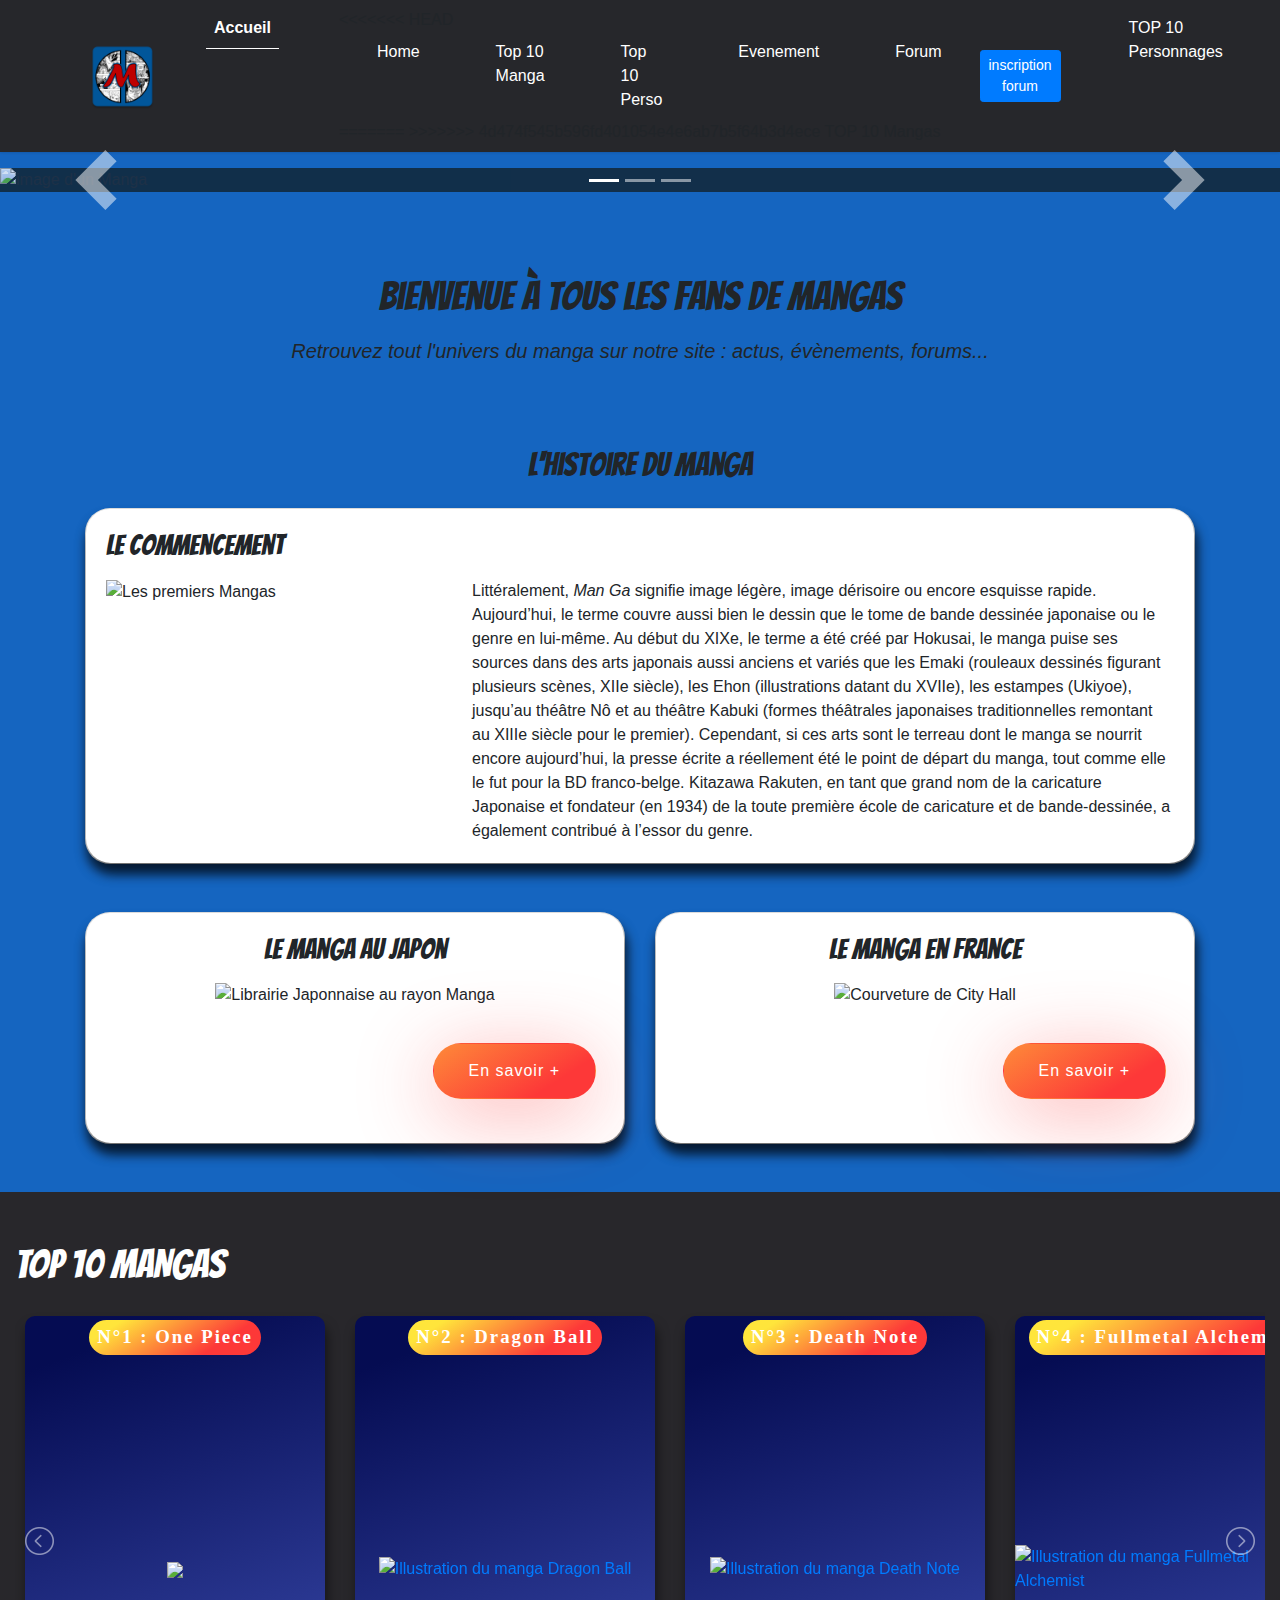
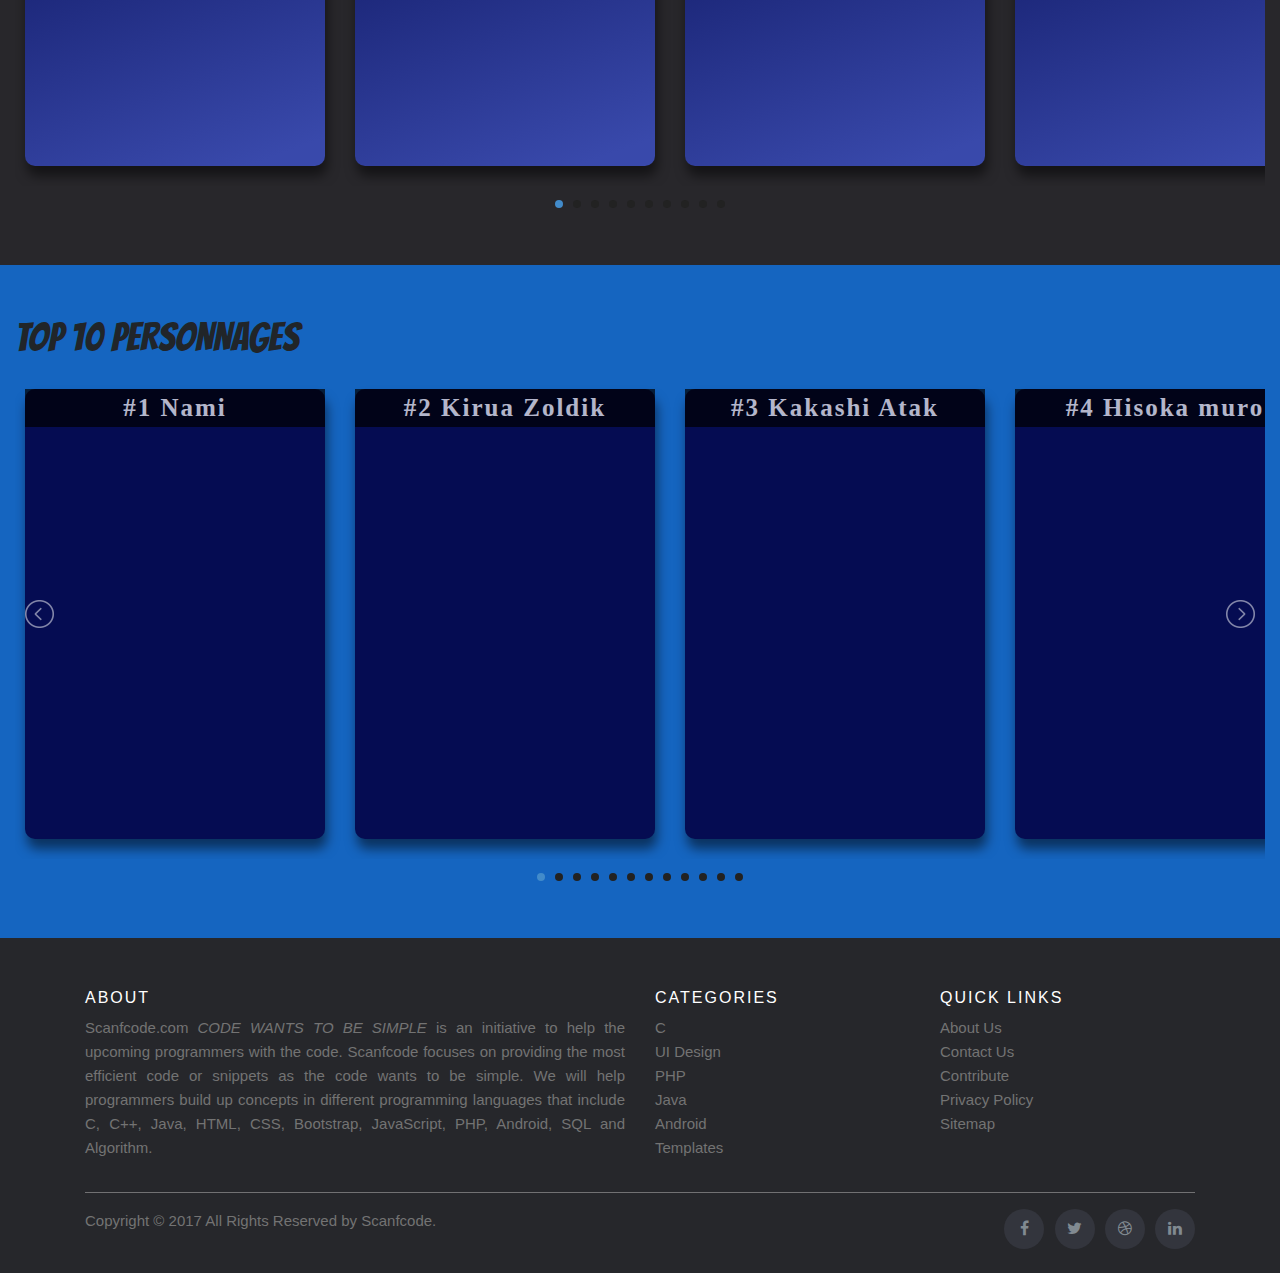
==== commit 7c0b3079: "Merge branch 'master' of https://github.com/cbxl/projet1-Mangav2" ====
--- a/index.html
+++ b/index.html
@@ -19,16 +19,19 @@
     <!-- carte style --------------------------->
     <link rel="stylesheet" href="https://cdnjs.cloudflare.com/ajax/libs/animate.css/4.1.1/animate.min.css" />
     <link rel="stylesheet" href="https://cdnjs.cloudflare.com/ajax/libs/font-awesome/4.7.0/css/font-awesome.min.css" />
+    <link href="https://fonts.googleapis.com/css2?family=Bangers&amp;display=swap" rel="stylesheet">
+
     <link rel="stylesheet" href="css/customNavFooter.css">
-    <link rel="stylesheet" href="css/custom.css">
+    <link rel="stylesheet" href="css/custom-homepage.css">
    
+
     <title>Fan de Manga</title>
 
 <body>
 
 </head>
 <body class="homepage">
-    <!--COLINE-->
+
 
     <nav class="navbar navbar-expand-lg navbar-light navColor">
         <div class="container"> 
@@ -46,6 +49,7 @@
           <!-- Collapse -->
           <div class="collapse navbar-collapse" id="navbarCollapse">
   
+
             <!-- Toggler -->
             <button class="navbar-toggler" type="button" data-toggle="collapse" data-target="#navbarCollapse"
                 aria-controls="navbarCollapse" aria-expanded="false" aria-label="Toggle navigation">
@@ -62,6 +66,7 @@
                 </li>
                 <li class="nav-item ">
 
+<<<<<<< HEAD
             <!-- Collapse -->
             <div class="collapse navbar-collapse" id="navbarCollapse">
 
@@ -110,6 +115,8 @@
                 </a>
 
             </div>
+=======
+>>>>>>> 4d474f545b596fd401054e4e6ab7b5f64b3d4ece
 
                       TOP 10 Mangas
                     </a>
@@ -182,25 +189,22 @@
             <img src="https://img.20mn.fr/hhmwgsvwT7CTr6vyE7QEAA/768x492_couverture-tome-62-one-piece.jpg"
                  class="img-fluid"
                  alt="One Piece, manga n1">
-
         </div>
         <!-- fin caroussel et image en mobile-->
         <!-- histoire du manga -->
 
-
-        <h1 class="pt-5 pb-2 homepage">Bienvenue à tous les fans de mangas</h1>
-        <article class="histoire">
-            <p class="sous-titre pb-5">Retrouvez tout l'univers du manga sur notre site : actus, évènements, forums...</p>
-
-
-            <section class="historique">
-                <h2 class="homepage pt-5">L'histoire du manga</h2>
+        <section class="historique">
+            <h1 class="pt-5 pb-2 font-manga text-center">Bienvenue à tous les fans de mangas</h1>
+            <article class="histoire">
+                <p class="sous-titre pb-3">Retrouvez tout l'univers du manga sur notre site : actus, évènements, forums...</p>
+
+                <h2 class="font-manga pt-5 text-center">L'histoire du manga</h2>
 
                 <div class="container pt-3">
-                    <div class="card mr 0.8em">
-                        <div class="card-body shadow-homepage">
+                    <div class="card mr 0.8em homepageCard">
+                        <div class="card-body shadow-homepage homepageCard">
                             <aside>
-                                <h3 class="card-title mb-3 homepage text-left">Le commencement</h3>
+                                <h3 class="card-title mb-3 font-manga text-left">Le commencement</h3>
                                 <div class="row">
                                     <div class="col-md-4 mr-auto">
                                         <img src="https://toulousemanga.fr/wp-content/uploads/2012/06/028826_0320.jpg"
@@ -220,10 +224,10 @@
 
                     <div class="row py-5">
                         <div class="col-md-6">
-                            <div class="card text-center">
-                                <div class="card-body shadow-homepage">
+                            <div class="card text-center homepageCard">
+                                <div class="card-body shadow-homepage homepageCard">
                                     <aside>
-                                        <h3 class="card-title mb-3 homepage">Le manga au Japon</h3>
+                                        <h3 class="card-title mb-3 font-manga">Le manga au Japon</h3>
                                         <div class="container-image">
                                             <img src="https://www.leparisien.fr/resizer/eh6j00Za5hQPGrAvvxAXkwX71bQ=/932x582/arc-anglerfish-eu-central-1-prod-leparisien.s3.amazonaws.com/public/RNMEVFZ6OXFQPC6IUT4DZTPNKE.jpg"
                                                  class="imageLibrairie"
@@ -250,10 +254,10 @@
                         </div>
 
                         <div class="col-md-6">
-                            <div class="card text-center">
-                                <div class="card-body shadow-homepage">
+                            <div class="card text-center homepageCard">
+                                <div class="card-body shadow-homepage homepageCard">
                                     <aside>
-                                        <h3 class="card-title mb-3 homepage">Le manga en France</h3>
+                                        <h3 class="card-title mb-3 font-manga">Le manga en France</h3>
                                         <div class="container-image">
                                             <img src="https://www.journaldujapon.com/wp-content/uploads/2013/06/cityhall3.png"
                                                  class="imageFrance"
@@ -279,13 +283,13 @@
                         </div>
                     </div>
                 </div>
-            </section>
+        </section>
         </article>
 
         <!-- fin histoire du manga -->
         <!-- top 10 manga -->
 
-        <div class="container-fluid carte-manga-top10">
+        <div class="container-fluid carte-manga-top10 pt-5">
             <h1 class="titre-slider font-manga blanc">TOP 10 MANGAS</h1>
             <!--slider------------------->
             <ul id="autoWidth" class="cs-hidden">
@@ -295,8 +299,8 @@
                     <div class="box">
                         <p class="marvel"><span class="badge badge-pill badge-warning-homepage mangaBadge p-2">N°1 : One Piece</span></p>
                         <!--model-->
-                       <a href="top-10-manga.html">
-                           <img src="https://media.senscritique.com/media/000015702798/source_big/One_Piece.jpg" class="model">
+                        <a href="top-10-manga.html">
+                            <img src="https://media.senscritique.com/media/000015702798/source_big/One_Piece.jpg" class="model">
                         </a>
                         <!--details-->
                         <div class="details">
@@ -316,12 +320,12 @@
                                  class="model"
                                  alt="Illustration du manga Dragon Ball">
                         </a>
-                            <!--details-->
-                            <div class="details">
-
-                            </div>
-
-</div>
+                        <!--details-->
+                        <div class="details">
+
+                        </div>
+
+                    </div>
                 </li>
                 <!--3------------------------------>
                 <li class="item-a">
@@ -334,12 +338,12 @@
                                  class="model"
                                  alt="Illustration du manga Death Note">
                         </a>
-                            <!--details-->
-                            <div class="details">
-
-                            </div>
-
-</div>
+                        <!--details-->
+                        <div class="details">
+
+                        </div>
+
+                    </div>
                 </li>
                 <!--4------------------------------>
                 <li class="item-a">
@@ -352,12 +356,12 @@
                                  class="model"
                                  alt="Illustration du manga Fullmetal Alchemist">
                         </a>
-                            <!--details-->
-                            <div class="details">
-
-                            </div>
-
-</div>
+                        <!--details-->
+                        <div class="details">
+
+                        </div>
+
+                    </div>
                 </li>
                 <!--5------------------------------>
                 <li class="item-a">
@@ -370,12 +374,12 @@
                                  class="model"
                                  alt="Illustration du manga Berserk">
                         </a>
-                            <!--details-->
-                            <div class="details">
-
-                            </div>
-
-</div>
+                        <!--details-->
+                        <div class="details">
+
+                        </div>
+
+                    </div>
                 </li>
                 <!--6------------------------------>
                 <li class="item-a">
@@ -388,12 +392,12 @@
                                  class="model"
                                  alt="Illustration du manga Naruto">
                         </a>
-                            <!--details-->
-                            <div class="details">
-
-                            </div>
-
-</div>
+                        <!--details-->
+                        <div class="details">
+
+                        </div>
+
+                    </div>
                 </li>
                 <!--7------------------------------>
                 <li class="item-a">
@@ -406,12 +410,12 @@
                                  class="model"
                                  alt="Illustration du manga Akira">
                         </a>
-                            <!--details-->
-                            <div class="details">
-
-                            </div>
-
-</div>
+                        <!--details-->
+                        <div class="details">
+
+                        </div>
+
+                    </div>
                 </li>
                 <!--8------------------------------>
                 <li class="item-a">
@@ -424,12 +428,12 @@
                                  class="model"
                                  alt="Illustration du manga GTO">
                         </a>
-                            <!--details-->
-                            <div class="details">
-
-                            </div>
-
-</div>
+                        <!--details-->
+                        <div class="details">
+
+                        </div>
+
+                    </div>
                 </li>
                 <!--9------------------------------>
                 <li class="item-a">
@@ -445,261 +449,151 @@
                         <!--details-->
                         <div class="details">
 
-                     </div>
-
-</div>
+                        </div>
+
+                    </div>
                 </li>
                 <!--10------------------------------>
                 <li class="item-a">
-                    
+
                     <!--slider-box-->
                     <div class="box">
                         <p class="marvel"><span class="badge badge-pill badge-warning-homepage mangaBadge p-2">N°10 : Hunter X Hunter</span></p>
                         <!--model-->
                         <a href="top-10-manga.html">
                             <img src=https://media.senscritique.com/media/000015537294/source_big/Hunter_X_Hunter.jpg
-                                    class="model"
-                                    alt="Illustration du manga Hunter X Hunter">
-                        </a>
-                            <!--details-->
+                                 class="model"
+                                 alt="Illustration du manga Hunter X Hunter">
+                        </a>
+                        <!--details-->
                         <div class="details">
 
                         </div>
                 </li>
             </ul>
-            
+
         </div>
 
         <!-- Fin top 10 manga -->
-
         <!-- top 10 personnage -->
 
-        <div class="container-fluid carte-manga-top10">
-            <h1 class="titre-slider font-manga blanc">TOP 10 PERSONNAGES</h1>
-            
+        <div class="container-fluid carte-perso-top10 pt-5">
+            <h1 class="titre-slider font-manga">TOP 10 PERSONNAGES</h1>
+
             <!--slider------------------->
             <ul id="autoWidthx" class="cs-hidden">
                 <!--1------------------------------>
                 <li class="item-a">
                     <!--slider-box-->
-                    <div class="box">
-                        <p class="marvel">#1 Nami</p>
-                        <!--model-->
-                        <a href="top-10-perso.html">
-                            <img src="https://vignette.wikia.nocookie.net/onepiece/images/2/27/Nami_Anime_Post_Ellipse_Infobox.png/revision/latest/scale-to-width-down/340?cb=20181021130911&path-prefix=fr"
-                                 class="model" alt="nami">
-                        </a>
-
-                            <!--details-->
-                            <div class="details">
-
-                            </div>
-
-</div>
-                </li>
+                    <a href="top-10-perso.html">
+                        <div class="box perso1">
+                            <p class="marvel persoTitre text-center">#1 Nami</p>
+                        </div>
+                    </a>
+                </li>
+
                 <!--2------------------------------>
                 <li class="item-a">
                     <!--slider-box-->
-                    <div class="box">
-                        <p class="marvel">>#2 Kirua Zoldik</p>
-                        <!--model-->
-                        <a href="top-10-perso.html">
-                            <img src="https://i.pinimg.com/originals/fd/8f/31/fd8f3184e701f9d66df1229c07d16610.jpg"
-                                 class="model"
-                                 alt="Illustration Kirua">
-                        </a>
-                            <!--details-->
-                            <div class="details">
-
-                            </div>
-
-</div>
+                    <a href="top-10-perso.html">
+                        <div class="box perso2">
+                            <p class="marvel persoTitre text-center">#2 Kirua Zoldik</p>
+                        </div>
+                    </a>
                 </li>
                 <!--3------------------------------>
                 <li class="item-a">
                     <!--slider-box-->
-                    <div class="box">
-                        <p class="marvel">#3 Kakashi Atak</p>
-                        <!--model-->
-                        <a href="top-10-perso.html">
-                            <img src=https://i.pinimg.com/originals/67/aa/55/67aa557b09a2d43fce34aa8153a0b612.jpg
-                                 class="model"
-                                 alt="Kakashi Atak">
-                        </a>
-                            <!--details-->
-                            <div class="details">
-
-                            </div>
-
-</div>
+                    <a href="top-10-perso.html">
+                        <div class="box perso3">
+                            <p class="marvel persoTitre text-center">#3 Kakashi Atak</p>
+                        </div>
+                    </a>
                 </li>
                 <!--4------------------------------>
                 <li class="item-a">
                     <!--slider-box-->
-                    <div class="box">
-                        <p class="marvel">#4 Hisoka muro</p>
-                        <!--model-->
-                        <a href="top-10-perso.html">
-                            <img src=https://i.pinimg.com/originals/08/d7/f6/08d7f611f248b1ccbdfaaa002a7f774b.jpg
-                                 class="model"
-                                 alt="Illustration Hisoka muro">
-                        </a>
-                            <!--details-->
-                            <div class="details">
-
-                            </div>
-
-</div>
+                    <a href="top-10-perso.html">
+                        <div class="box perso4">
+                            <p class="marvel persoTitre text-center">#4 Hisoka muro</p>
+                        </div>
+                    </a>
                 </li>
                 <!--5------------------------------>
                 <li class="item-a">
                     <!--slider-box-->
-                    <div class="box">
-                        <p class="marvel">#5 Erza scarlett</p>
-                        <!--model-->
-                        <a href="top-10-perso.html">
-                            <img src=https://i.pinimg.com/originals/6f/19/4b/6f194b8c6b674c6adbb8176122853a79.jpg
-                                 class="model"
-                                 alt="Illustration Erza scarlett">
-                        </a>
-                            <!--details-->
-                            <div class="details">
-
-                            </div>
-
-</div>
+                    <a href="top-10-perso.html">
+                        <div class="box perso5">
+                            <p class="marvel persoTitre text-center">#5 Erza scarlett</p>
+                        </div>
+                    </a>
                 </li>
                 <!--6------------------------------>
                 <li class="item-a">
                     <!--slider-box-->
-                    <div class="box">
-                        <p class="marvel">#6 Saitama</p>
-                        <!--model-->
-                        <a href="top-10-perso.html">
-                            <img src="https://static.wikia.nocookie.net/animemanga-encyclopedie/images/7/7e/SAITAMA.jpg/revision/latest?cb=20170128152550&path-prefix=fr"
-                                 class="model"
-                                 alt="Illustration Saitama">
-                        </a>
-                            <!--details-->
-                            <div class="details">
-
-                            </div>
-
-</div>
+                    <a href="top-10-perso.html">
+                        <div class="box perso6">
+                            <p class="marvel persoTitre text-center">#6 Saitama</p>
+                        </div>
+                    </a>
                 </li>
                 <!--7------------------------------>
                 <li class="item-a">
                     <!--slider-box-->
-                    <div class="box">
-                        <p class="marvel">#7 Songohan</p>
-                        <!--model-->
-                        <a href="top-10-perso.html">
-                            <img src=https://i.pinimg.com/originals/2b/50/22/2b502282faf8ee5ce20ae3b814a5991d.jpg
-                                 class="model"
-                                 alt="Illustration Songohan">
-                        </a>
-                            <!--details-->
-                            <div class="details">
-
-                            </div>
-
-</div>
+                    <a href="top-10-perso.html">
+                        <div class="box perso7">
+                            <p class="marvel persoTitre text-center">#7 Songohan</p>
+                        </div>
+                    </a>
                 </li>
                 <!--8------------------------------>
                 <li class="item-a">
                     <!--slider-box-->
-                    <div class="box">
-                        <p class="marvel">#8 Kuroko</p>
-                        <!--model-->
-                        <a href="top-10-perso.html">
-                            <img src"https: //vignette.wikia.nocookie.net/kurokosbasket/images/1/1b/Kuroko_subbed_back_in.png/revision/latest?cb =20150816141552&path-prefix =fr"
-                                 class="model"
-                                 alt="Illustration Kuroko">
-                            </a>
-                            <!--details-->
-                            <div class="details">
-
-                            </div>
-
-</div>
+                    <a href="top-10-perso.html">
+                        <div class="box perso8">
+                            <p class="marvel persoTitre text-center">#8 Kuroko</p>
+                        </div>
+                    </a>
                 </li>
                 <!--9------------------------------>
                 <li class="item-a">
                     <!--slider-box-->
-                    <div class="box">
-                        <p class="marvel">#9 Nicky personne</p>
-                        <!--model-->
-                        <a href="top-10-perso.html">
-                            <img src="https://i.pinimg.com/originals/8b/71/89/8b71899662e26ecfc8113d6106633f94.jpg"
-                                 class="model"
-                                 alt="Illustration Nicky personne">
-                        </a>
-                            <!--details-->
-                            <div class="details">
-
-                            </div>
-
-</div>
+                    <a href="top-10-perso.html">
+                        <div class="box perso9">
+                            <p class="marvel persoTitre text-center">#9 Nicky personne</p>
+                        </div>
+                    </a>
                 </li>
                 <!--10------------------------------>
                 <li class="item-a">
                     <!--slider-box-->
-                    <div class="box">
-                        <p class="marvel">#10 Onizuka</p>
-                        <!--model-->
-                        <a href="top-10-perso.html">
-                            <img src=https://4.bp.blogspot.com/_KBCzBwWQboM/THwngPfhiMI/AAAAAAAAAAM/yGaBmozoR74/s1600/largeAnimePaperscans_GreatTeacherOnizuka_valkorn_92928.jpg
-                                 class="model"
-                                 alt="Illustration Onizuka">
-                        </a>
-                            <!--details-->
-                            <div class="details">
-
-                            </div>
-
-</div>
+                    <a href="top-10-perso.html">
+                        <div class="box perso10">
+                            <p class="marvel persoTitre text-center">#10 Onizuka</p>
+                        </div>
+                    </a>
                 </li>
                 <!--11------------------------------>
                 <li class="item-a">
                     <!--slider-box-->
-                    <div class="box">
-                        <p class="marvel">#11 The fullmetal</p>
-                        <!--model-->
-                        <a href="top-10-perso.html">
-                            <img src="https://i.pinimg.com/originals/4c/86/d3/4c86d3b4eede2718f2dbfcea0a82175b.jpg"
-                                 class="model"
-                                 alt="Illustration The fullmetal">
-                        </a>
-                            <!--details-->
-                            <div class="details">
-
-                            </div>
-
-</div>
+                    <a href="top-10-perso.html">
+                        <div class="box perso11">
+                            <p class="marvel persoTitre text-center">#11 The fullmetal</p>
+                        </div>
+                    </a>
                 </li>
                 <!--12------------------------------>
                 <li class="item-a">
                     <!--slider-box-->
-                    <div class="box">
-                        <p class="marvel">#12 Lucina HDXD</p>
-                        <!--model-->
-                        <a href="top-10-perso.html">
-                        <img src="https://vignette.wikia.nocookie.net/raven-azunoctuli-world/images/d/d6/Rias_Gremory.jpg/revision/latest?cb=20170322170008&path-prefix=fr"
-                             class="model"
-                             alt="Illustration Lucina HDXD">
-                        </a>
-                        <!--details-->
-                        <div class="details">
-
-                        </div>
-
-                    </div>
+                    <a href="top-10-perso.html">
+                        <div class="box perso12">
+                            <p class="marvel persoTitre text-center">#12 Lucina HDXD</p>
+                        </div>
+                    </a>
                 </li>
             </ul>
-                        
+
         </div>
-
-
 
     </main>
 
@@ -770,5 +664,5 @@
     <script src="https://stackpath.bootstrapcdn.com/bootstrap/4.5.2/js/bootstrap.min.js"
             integrity="sha384-B4gt1jrGC7Jh4AgTPSdUtOBvfO8shuf57BaghqFfPlYxofvL8/KUEfYiJOMMV+rV" crossorigin="anonymous">
     </script>
-    </body>
+</body>
     </html>
--- a/css/carte-style.css
+++ b/css/carte-style.css
@@ -14,19 +14,18 @@
 
 .carte-manga-top10 {
 	background-color: #28272B;
-	padding-bottom: 150px;
+	padding-bottom: 50px;
 }
 
 
 .carte-perso-top10{
 	background-color: #1565C0;
-	padding-top: 150px;
-	padding-bottom: 150px;
+	padding-bottom: 50px;
 
 }
 
 .box {
-	width: 250px;
+	width: 300px;
 	height: 450px;
 	background-color: #050c52;
 	background-image: linear-gradient(160deg, #050c52 10%, #3949AB 95%);
@@ -58,12 +57,17 @@
 	margin-top: 20px;
 }
 .marvel {
-	padding-top: 20px;
-	color: #ffffff;
+	
+	color: #FFF;
 	font-weight: bold;
 	letter-spacing: 2px;
 	font-family: bebas kai;
 	font-size: 25px;
+}
+.persoTitre {
+	background-color: black;
+	opacity: 0.7;
+	width: 300px;
 }
 .logo{
 	height: 60px;
@@ -74,10 +78,7 @@
 	transform: scale(1.02);
 	transition: all ease 0.3s;
 }
-/* .box:hover .marvel{
-	color:#c0292b;
-	transition: all ease 0.5s;
-} */
+
 /*--responsive for mobile phone--*/
 @media(max-width:720px){
 	.box{
--- a/css/custom-homepage.css
+++ b/css/custom-homepage.css
@@ -0,0 +1,169 @@
+/* g�n�ral */
+.blanc {
+    color: #fff;
+}
+
+
+
+body.homepage {
+    /*background-color: #e2e2e2;*/
+    background-color: #1565C0;   
+}
+
+
+.carte-perso-top10 {
+    background-color: #1565C0;
+}
+
+
+/* font */
+.font-manga {
+    font-family: 'Bangers', cursive;
+}
+
+p.homepage {
+    text-align: justify;
+}
+
+p.sous-titre {
+    text-align: center;
+    font-style: italic;
+    font-size: 20px;
+}
+
+
+/* caroussel */
+
+@media screen and (max-width:780px) {
+    #carouselExampleIndicators {
+        display: none;
+    }
+
+    .image-smartphone {
+        display: block;
+    }
+}
+
+@media screen and (min-width:780px) {
+    .image-smartphone {
+        display: none;
+    }
+}
+
+.d-block {
+    width: 70%;
+    opacity: 0.8;
+    background-color: #11222c;
+}
+
+.carousel-control-prev-icon {
+    width: 60px;
+    height: 60px;
+}
+
+.carousel-control-next-icon {
+    width: 60px;
+    height: 60px;
+}
+
+
+/* card homepage*/
+
+.homepageCard {
+    border-radius: 25px;
+    box-shadow: 2px 10px 12px rgba(0,0,0,0.5);
+}
+
+
+.btn-homepage {
+    display: inline-flex;
+    background-image: linear-gradient(147deg, #fe8a39 0%, #fd3838 74%);
+    padding: 15px 35px;
+    border-radius: 50px;
+    color: #fff;
+    box-shadow: 0px 14px 80px rgba(252, 56, 56, 0.4);
+    text-decoration: none;
+    font-weight: 500;
+    justify-content: center;
+    text-align: center;
+    letter-spacing: 1px;
+}
+@media screen and (max-width: 576px) {
+    .btn-homepage {
+        width: 100%;
+    }
+}
+
+.badge-warning-homepage {
+    background-image: linear-gradient(147deg, #FFE53B 15%, #fd3838 74%);
+}
+
+.imageCommencement {
+    width: 100%;
+}
+
+
+.imageLibrairie {
+    width: 100%;
+    max-height: 179px;
+    margin-bottom: 0.8em;
+}
+
+.imageFrance {
+    width: 100%;
+    max-height: 179px;
+    margin-bottom: 0.8em;
+}
+
+
+/*slider top perso */
+.perso1 {
+    background-image: url(https://vignette.wikia.nocookie.net/onepiece/images/2/27/Nami_Anime_Post_Ellipse_Infobox.png/revision/latest/scale-to-width-down/340?cb=20181021130911&path-prefix=fr);
+    background-size: cover;
+}
+.perso2 {
+    background-image: url(https://i.pinimg.com/originals/fd/8f/31/fd8f3184e701f9d66df1229c07d16610.jpg);
+    background-size: cover;
+}
+.perso3 {
+    background-image: url(https://i.pinimg.com/originals/67/aa/55/67aa557b09a2d43fce34aa8153a0b612.jpg);
+    background-size: cover;
+}
+.perso4 {
+    background-image: url(https://i.pinimg.com/originals/08/d7/f6/08d7f611f248b1ccbdfaaa002a7f774b.jpg);
+    background-size: cover;
+}
+.perso5 {
+    background-image: url(https://i.pinimg.com/originals/6f/19/4b/6f194b8c6b674c6adbb8176122853a79.jpg);
+    background-size: cover;
+}
+.perso6 {
+    background-image: url(https://static.wikia.nocookie.net/animemanga-encyclopedie/images/7/7e/SAITAMA.jpg/revision/latest?cb=20170128152550&path-prefix=fr);
+    background-size: cover;
+}
+.perso7 {
+    background-image: url(https://i.pinimg.com/originals/2b/50/22/2b502282faf8ee5ce20ae3b814a5991d.jpg);
+    background-size: cover;
+}
+.perso8 {
+    background-image: url(https://vignette.wikia.nocookie.net/kurokosbasket/images/1/1b/Kuroko_subbed_back_in.png/revision/latest?cb=20150816141552&path-prefix=fr);
+    background-size: cover;
+}
+.perso9 {
+    background-image: url(https://i.pinimg.com/originals/8b/71/89/8b71899662e26ecfc8113d6106633f94.jpg);
+    background-size: cover;
+}
+.perso10 {
+    background-image: url(https://4.bp.blogspot.com/_KBCzBwWQboM/THwngPfhiMI/AAAAAAAAAAM/yGaBmozoR74/s1600/largeAnimePaperscans_GreatTeacherOnizuka_valkorn_92928.jpg);
+    background-size: cover;
+}
+.perso11 {
+    background-image: url(https://i.pinimg.com/originals/4c/86/d3/4c86d3b4eede2718f2dbfcea0a82175b.jpg);
+    background-size: cover;
+}
+.perso12 {
+    background-image: url(https://vignette.wikia.nocookie.net/raven-azunoctuli-world/images/d/d6/Rias_Gremory.jpg/revision/latest?cb=20170322170008&path-prefix=fr);
+    background-size: cover;
+}
+
+
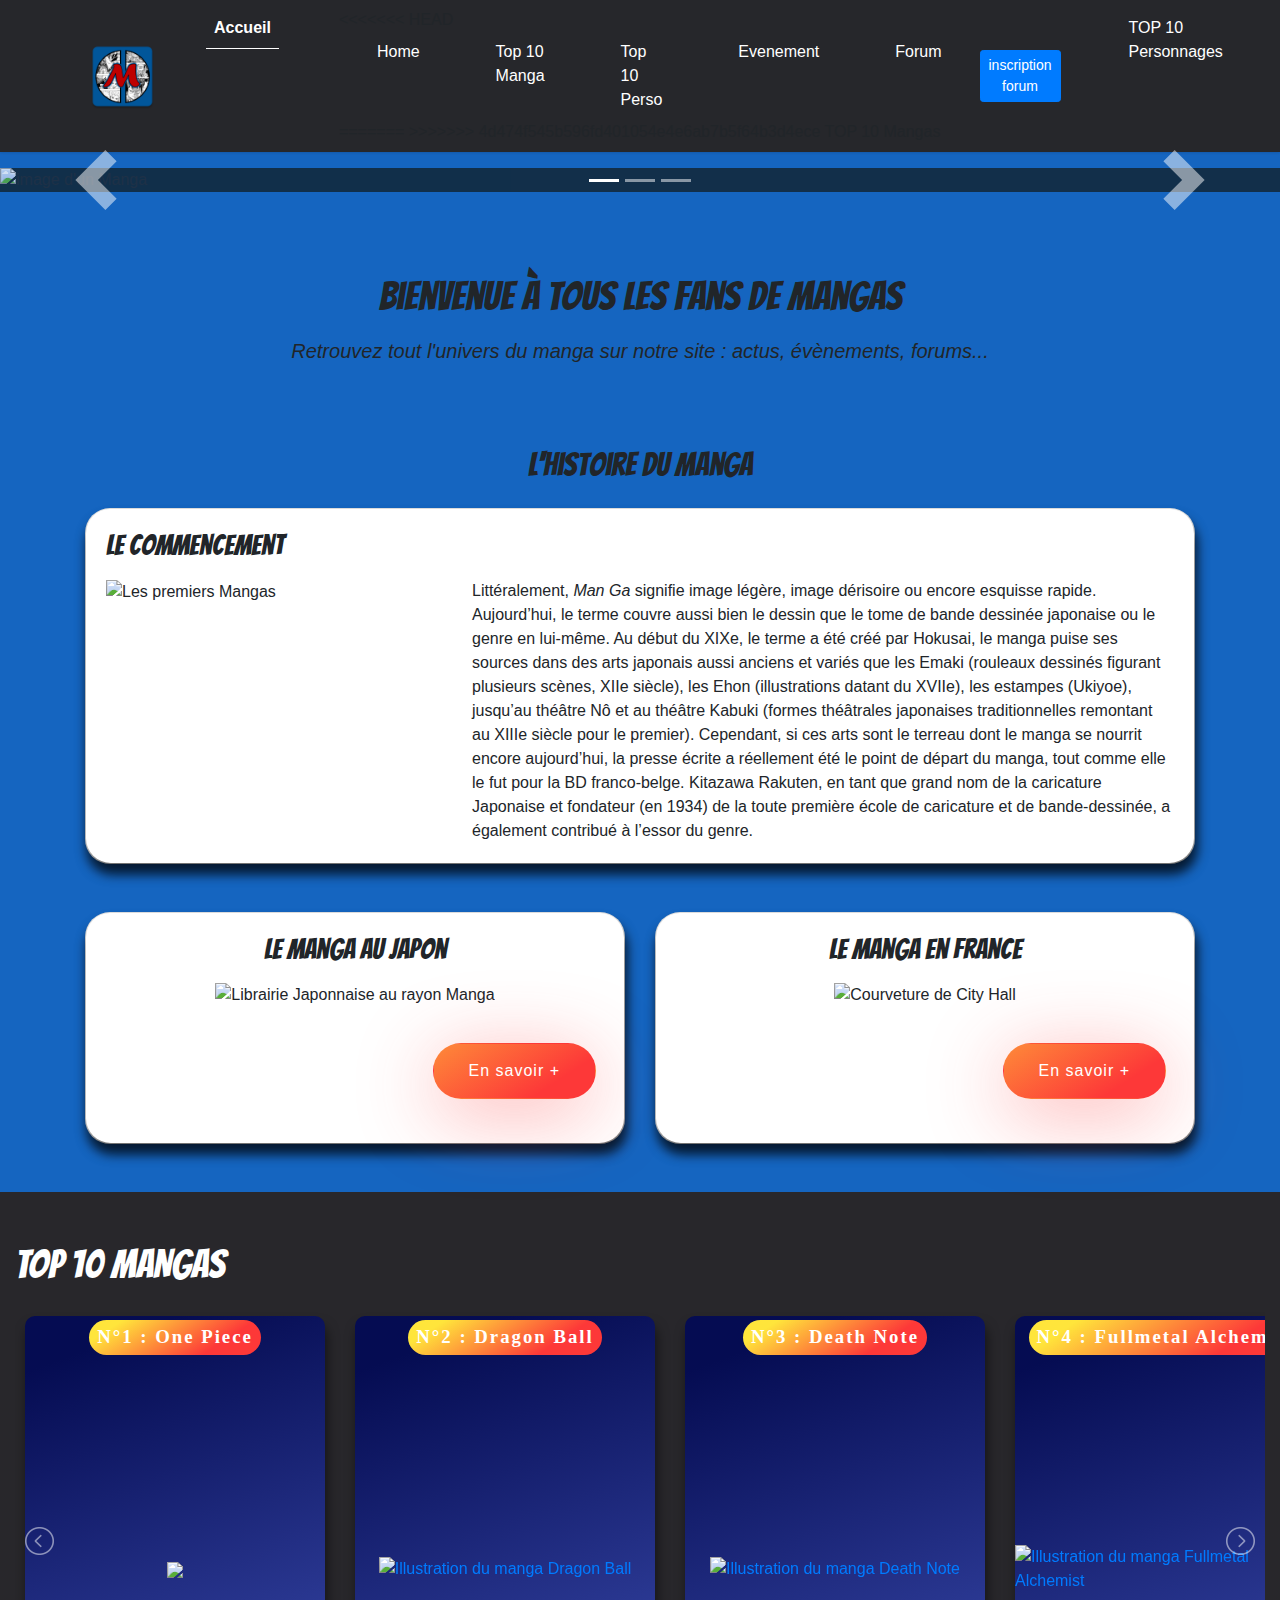
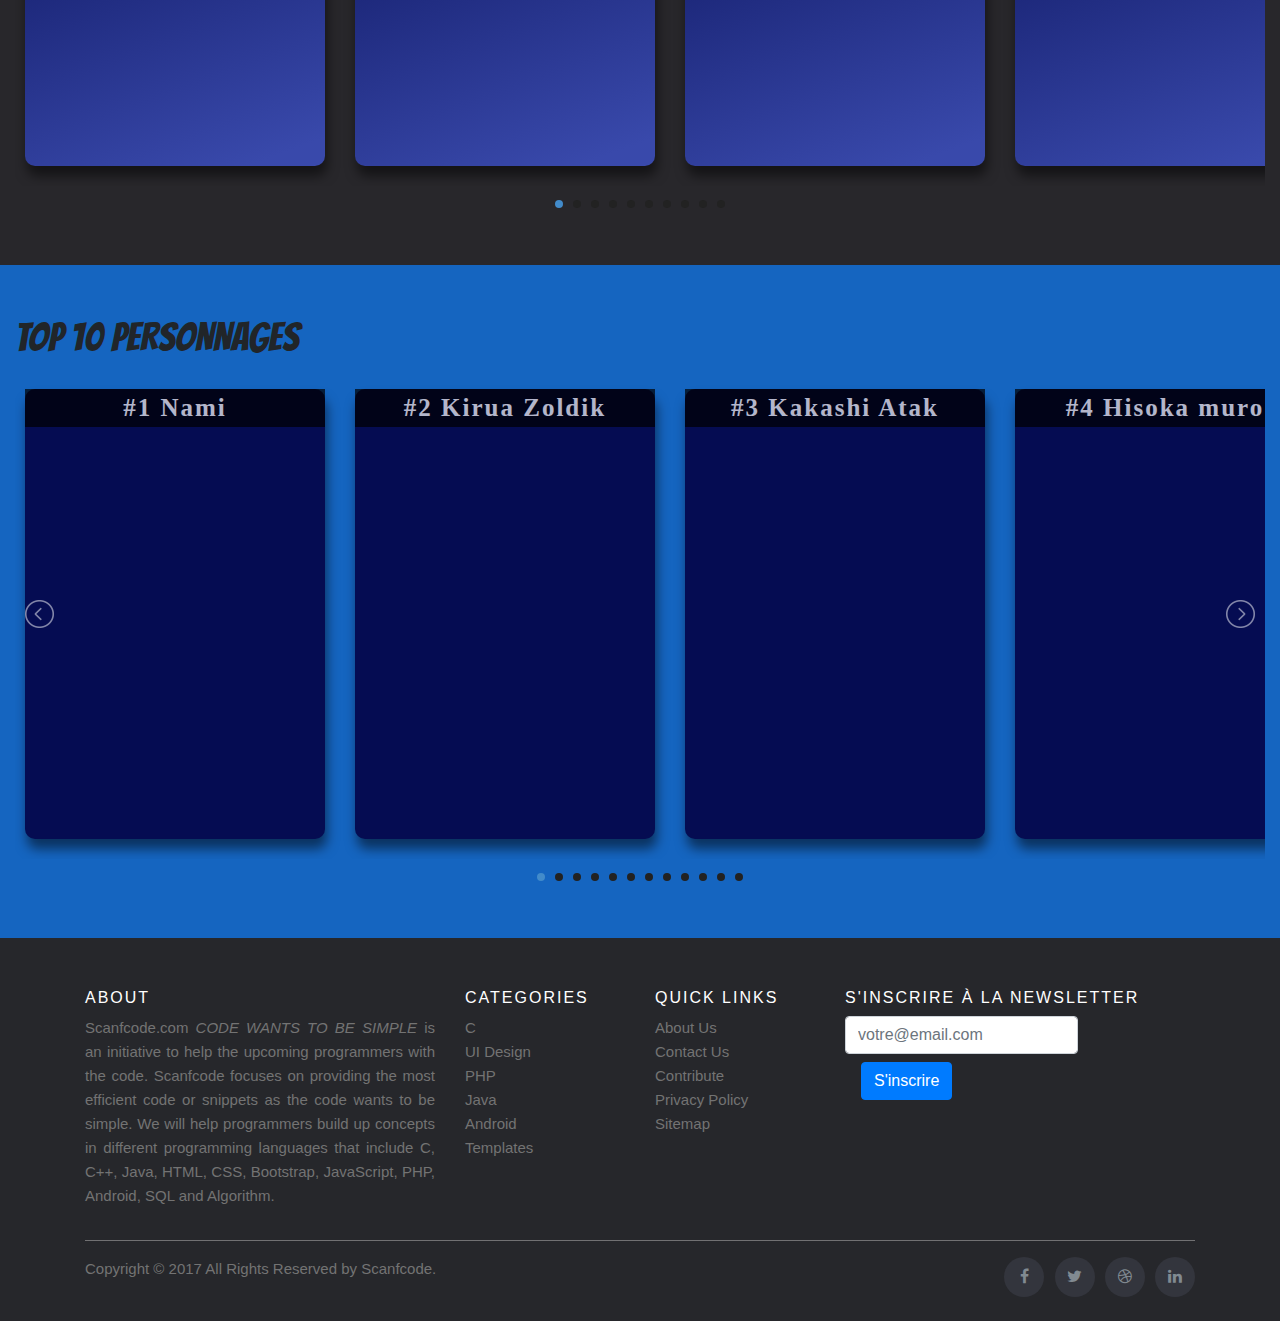
==== commit 89702da1: "ajout newsletter" ====
--- a/index.html
+++ b/index.html
@@ -601,12 +601,12 @@
     <footer class="site-footer">
         <div class="container">
             <div class="row">
-                <div class="col-sm-12 col-md-6">
+                <div class="col-sm-12 col-md-4">
                     <h6>About</h6>
                     <p class="text-justify">Scanfcode.com <i>CODE WANTS TO BE SIMPLE </i> is an initiative  to help the upcoming programmers with the code. Scanfcode focuses on providing the most efficient code or snippets as the code wants to be simple. We will help programmers build up concepts in different programming languages that include C, C++, Java, HTML, CSS, Bootstrap, JavaScript, PHP, Android, SQL and Algorithm.</p>
                 </div>
 
-                <div class="col-xs-6 col-md-3">
+                <div class="col-xs-6 col-md-2">
                     <h6>Categories</h6>
                     <ul class="footer-links">
                         <li><a href="http://scanfcode.com/category/c-language/">C</a></li>
@@ -618,7 +618,7 @@
                     </ul>
                 </div>
 
-                <div class="col-xs-6 col-md-3">
+                <div class="col-xs-6 col-md-2">
                     <h6>Quick Links</h6>
                     <ul class="footer-links">
                         <li><a href="http://scanfcode.com/about/">About Us</a></li>
@@ -627,6 +627,17 @@
                         <li><a href="http://scanfcode.com/privacy-policy/">Privacy Policy</a></li>
                         <li><a href="http://scanfcode.com/sitemap/">Sitemap</a></li>
                     </ul>
+                </div>
+                <div class="col-sm-12 col-md-4">
+                    <h6>S'inscrire à la newsletter</h6>
+                    <form class="form-inline">
+                        
+                        <div class="form-group mb-2">
+                            <label for="email" class="sr-only" id="mail">votre@email.com</label>
+                            <input type="email" class="form-control" id="email" placeholder="votre@email.com">
+                        </div>
+                        <button type="submit" onclick="validate()" class="btn btn-primary btn-newsletter mx-sm-3 mb-2">S'inscrire</button>
+                    </form>
                 </div>
             </div>
             <hr>
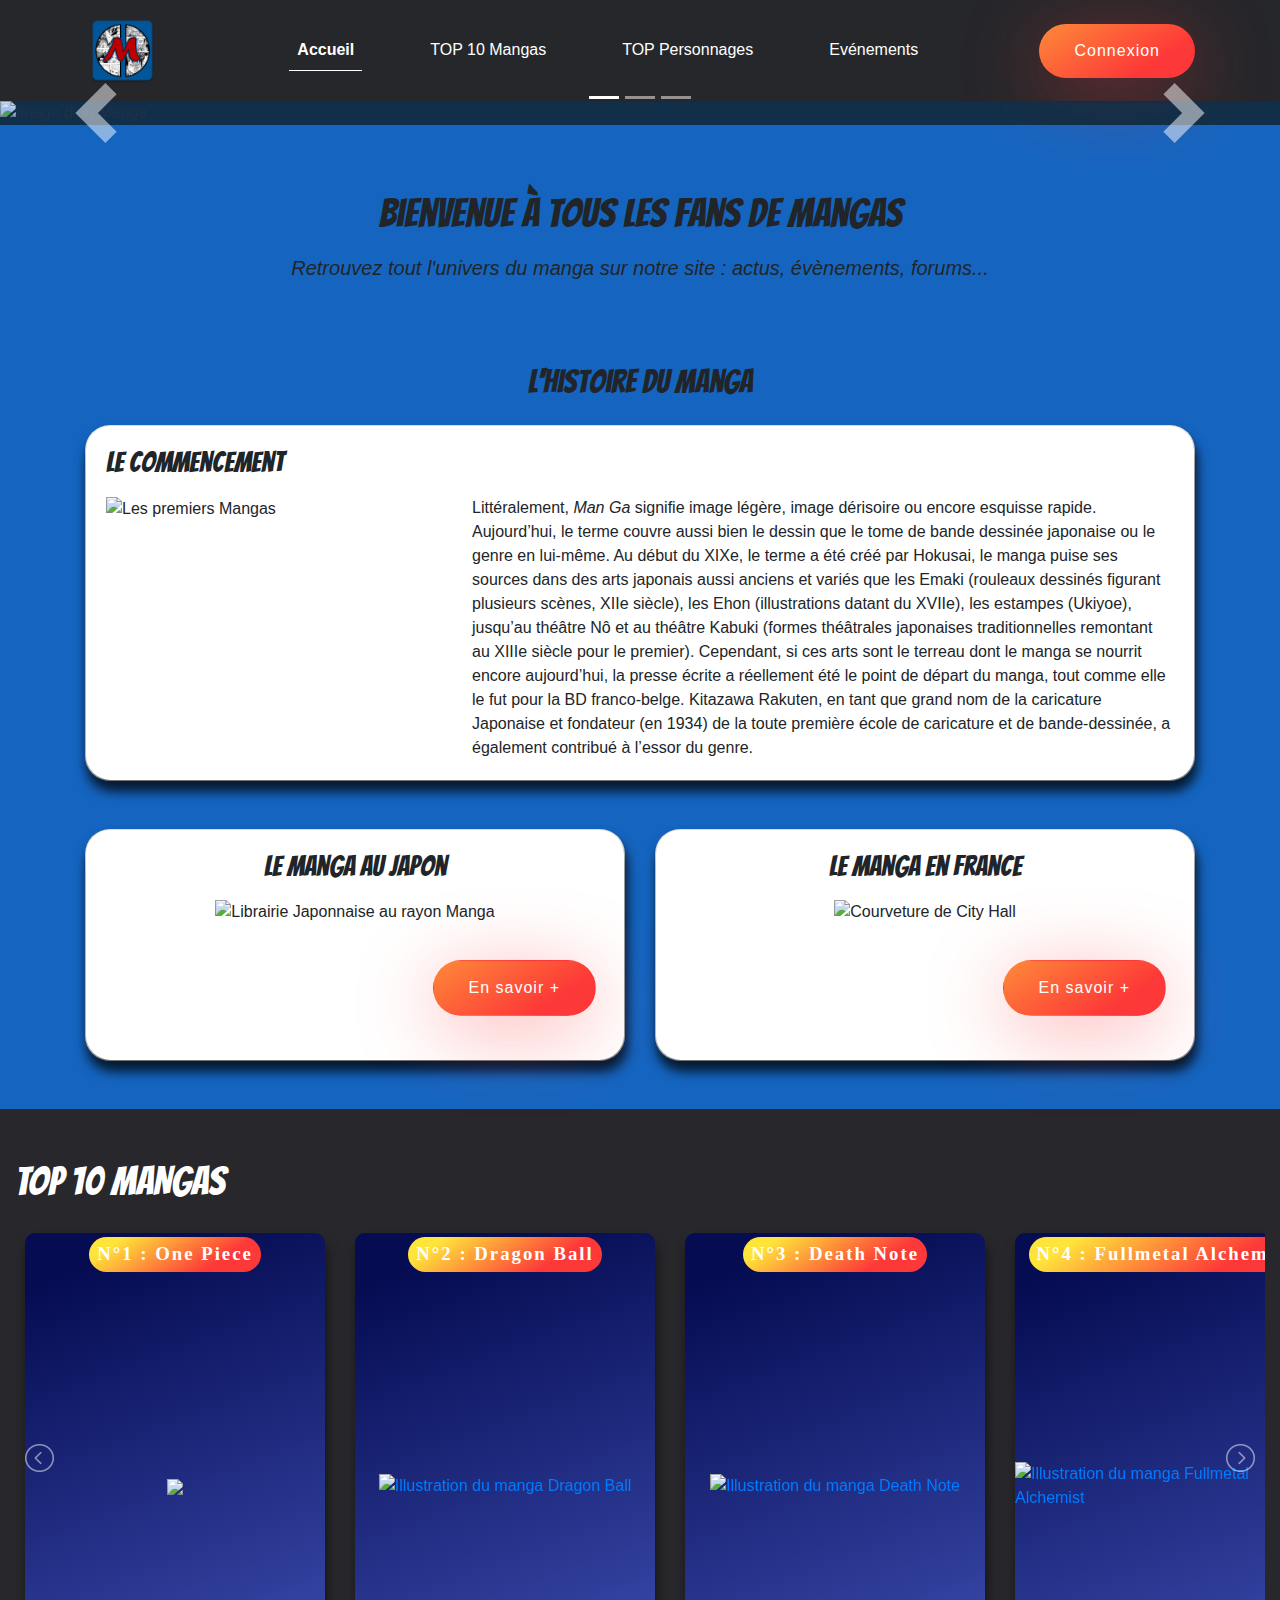
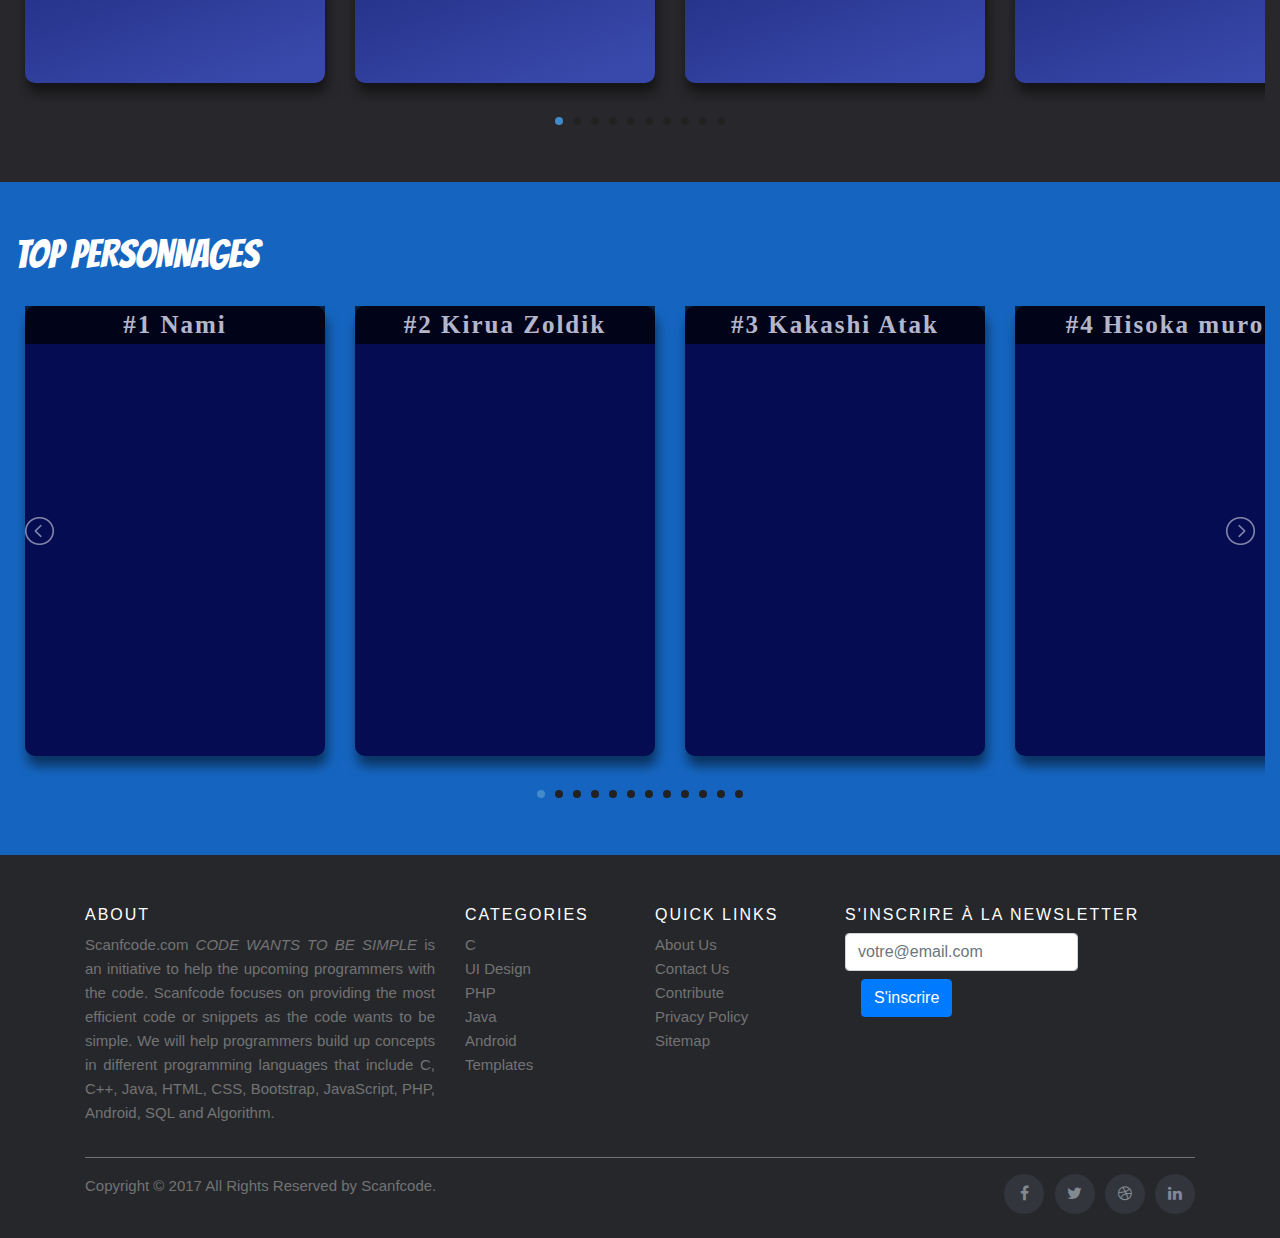
==== commit dbbb1414: "version preprod" ====
--- a/index.html
+++ b/index.html
@@ -49,11 +49,9 @@
           <!-- Collapse -->
           <div class="collapse navbar-collapse" id="navbarCollapse">
   
-
             <!-- Toggler -->
-            <button class="navbar-toggler" type="button" data-toggle="collapse" data-target="#navbarCollapse"
-                aria-controls="navbarCollapse" aria-expanded="false" aria-label="Toggle navigation">
-                <span class="navbar-toggler-icon"></span>
+            <button class="navbar-toggler" type="button" data-toggle="collapse" data-target="#navbarCollapse" aria-controls="navbarCollapse" aria-expanded="false" aria-label="Toggle navigation">
+              <i class="fe fe-x"></i>
             </button>
   
             <!-- Navigation -->
@@ -66,64 +64,14 @@
                 </li>
                 <li class="nav-item ">
 
-<<<<<<< HEAD
-            <!-- Collapse -->
-            <div class="collapse navbar-collapse" id="navbarCollapse">
-
-                <!-- Toggler -->
-                <button class="navbar-toggler" type="button" data-toggle="collapse" data-target="#navbarCollapse"
-                    aria-controls="navbarCollapse" aria-expanded="false" aria-label="Toggle navigation">
-                    <i class="fe fe-x"></i>
-                </button>
-
-                <!-- Navigation -->
-                <ul class="navbar-nav ml-auto">
-
-                    <li class="nav-item ">
-                        <a class="nav-link" href="index.html">
-                            Home
-                        </a>
-                    </li>
-                    <li class="nav-item ">
-
-                        <a class="nav-link" href="top-10-manga.html">
-
-                            Top 10 Manga
-                        </a>
-                    </li>
-                    <li class="nav-item ">
-                        <a class="nav-link" href="top-10-perso.html">
-                            Top 10 Perso
-                        </a>
-                    </li>
-                    <li class="nav-item ">
-                        <a class="nav-link" href="evenement.html">
-                            Evenement
-                        </a>
-                    </li>
-                    <li class="nav-item ">
-                        <a class="nav-link" href="forum.html">
-                            Forum
-                        </a>
-                    </li>
-
-                </ul>
-
-                <!-- Button -->
-                <a class="navbar-btn btn btn-sm btn-primary lift ml-auto" href="inscription-forum.html">
-                    inscription forum
-                </a>
-
-            </div>
-=======
->>>>>>> 4d474f545b596fd401054e4e6ab7b5f64b3d4ece
+                    <a class="nav-link"  href="top-10-manga.html">
 
                       TOP 10 Mangas
                     </a>
                 </li>
                 <li class="nav-item ">
-                    <a class="nav-link"  href="top-10-perso.html">
-                      TOP 10 Personnages
+                    <a class="nav-link"  href="top-perso.html">
+                      TOP Personnages
                     </a>
                 </li>
                 <li class="nav-item ">
@@ -131,18 +79,14 @@
                       Evénements
                     </a>
                 </li>
-                <li class="nav-item ">
-                    <a class="nav-link"  href="forum.html">
-                      Forum
-                    </a>
-                </li>  
+                
                    
             </ul>
             
   
             <!-- Button -->
-            <a href="#" class="blog-slider__button">connexion</a>
-            
+            <a href="#" type="button" class="blog-slider__button lift ml-auto">Connexion</a>
+  
           </div>
   
         </div>
@@ -150,7 +94,7 @@
 
     <main>
         <section class="carousel-homepage pb-3">
-            <div id="carouselExampleIndicators" class="carousel slide py-3" data-ride="carousel">
+            <div id="carouselExampleIndicators" class="carousel slide" data-ride="carousel">
                 <ol class="carousel-indicators">
                     <li data-target="#carouselExampleIndicators" data-slide-to="0" class="active"></li>
                     <li data-target="#carouselExampleIndicators" data-slide-to="1"></li>
@@ -478,7 +422,7 @@
         <!-- top 10 personnage -->
 
         <div class="container-fluid carte-perso-top10 pt-5">
-            <h1 class="titre-slider font-manga">TOP 10 PERSONNAGES</h1>
+            <h1 class="titre-slider font-manga blanc">TOP PERSONNAGES</h1>
 
             <!--slider------------------->
             <ul id="autoWidthx" class="cs-hidden">
--- a/css/customNavFooter.css
+++ b/css/customNavFooter.css
@@ -32,7 +32,22 @@
     box-shadow: 0 0 3px 0 rgba(0,0,0,0.22);
 }
 
-
+.navbar-toggler{
+  background-color: #fff;
+}
+.blog-slider__button {
+  display: inline-flex;
+  background-image: linear-gradient(147deg, #fe8a39 0%, #fd3838 74%);
+  padding: 15px 35px;
+  border-radius: 50px;
+  color: #fff;
+  box-shadow: 0px 14px 80px rgba(252, 56, 56, 0.4);
+  text-decoration: none;
+  font-weight: 500;
+  justify-content: center;
+  text-align: center;
+  letter-spacing: 1px;
+}
 /* footer */
 .site-footer
 {
@@ -198,4 +213,5 @@
   }
 }
 
-/* footer */+/* footer */
+
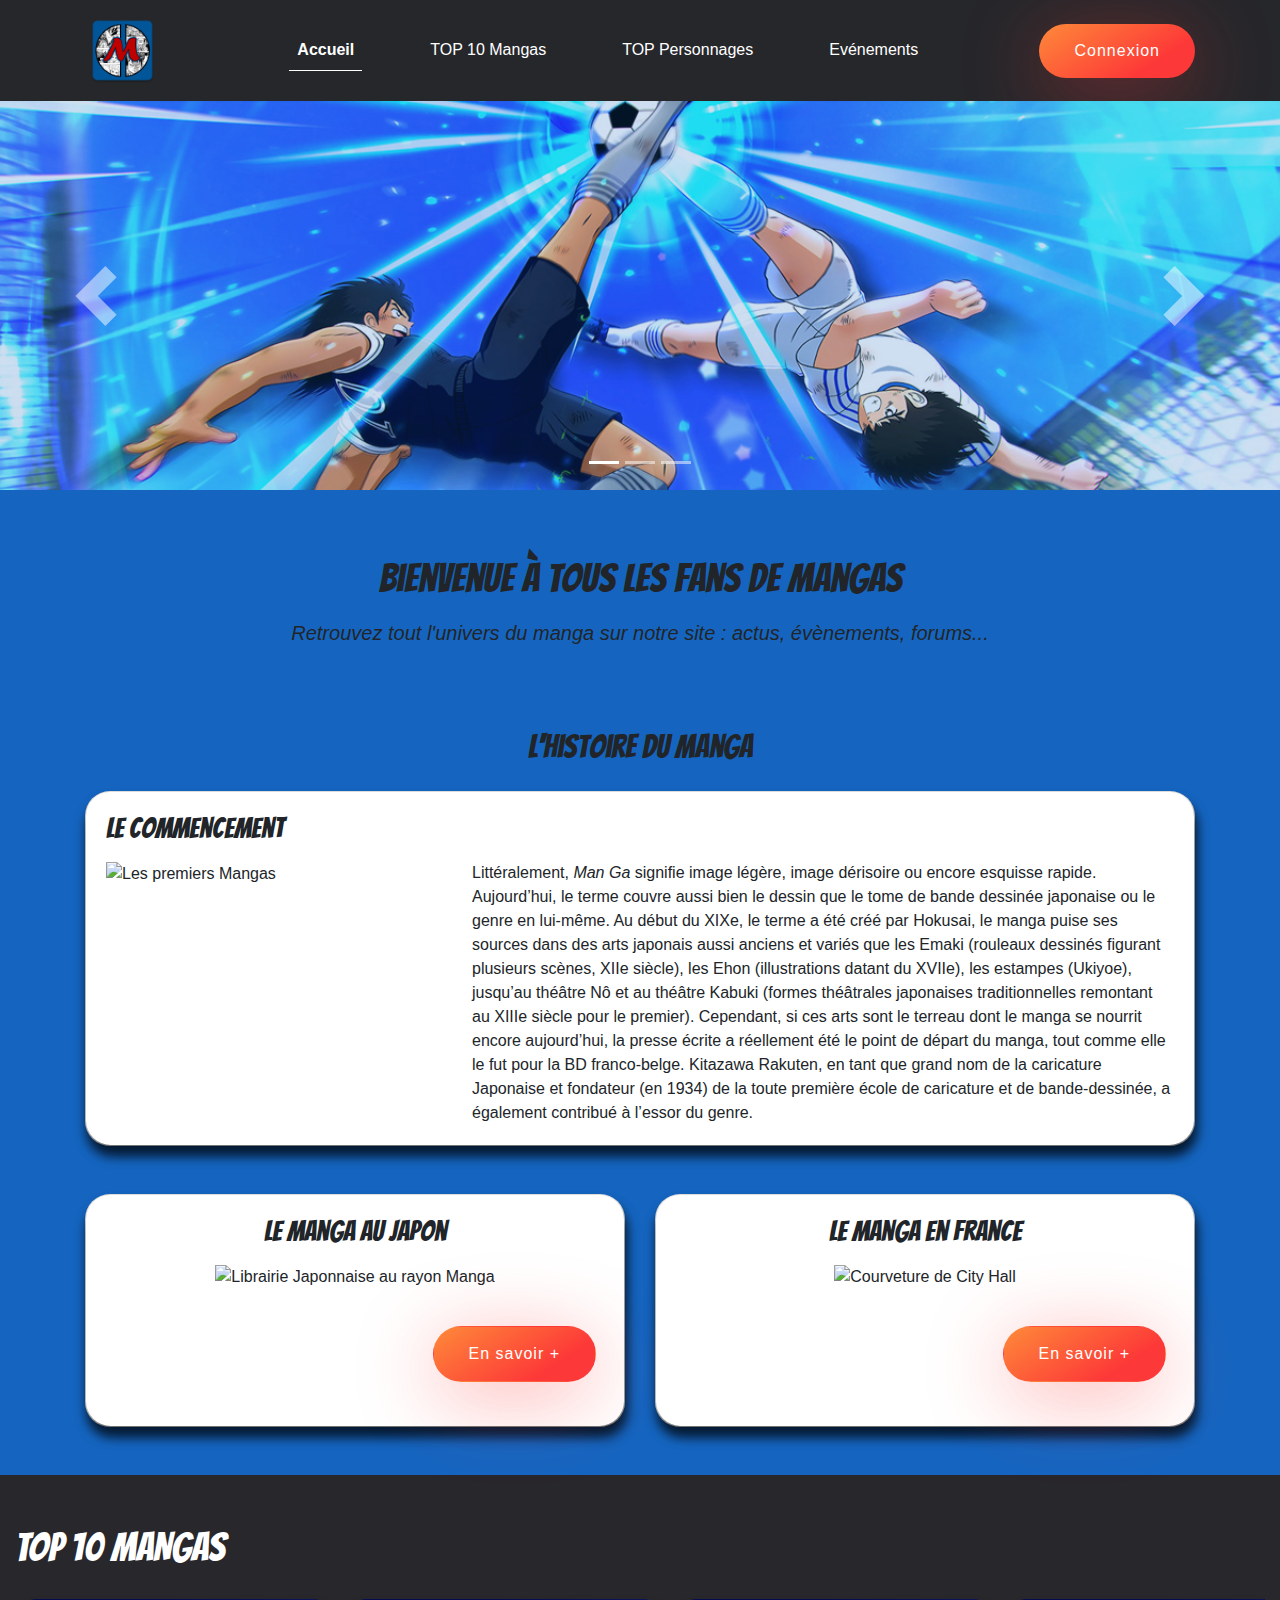
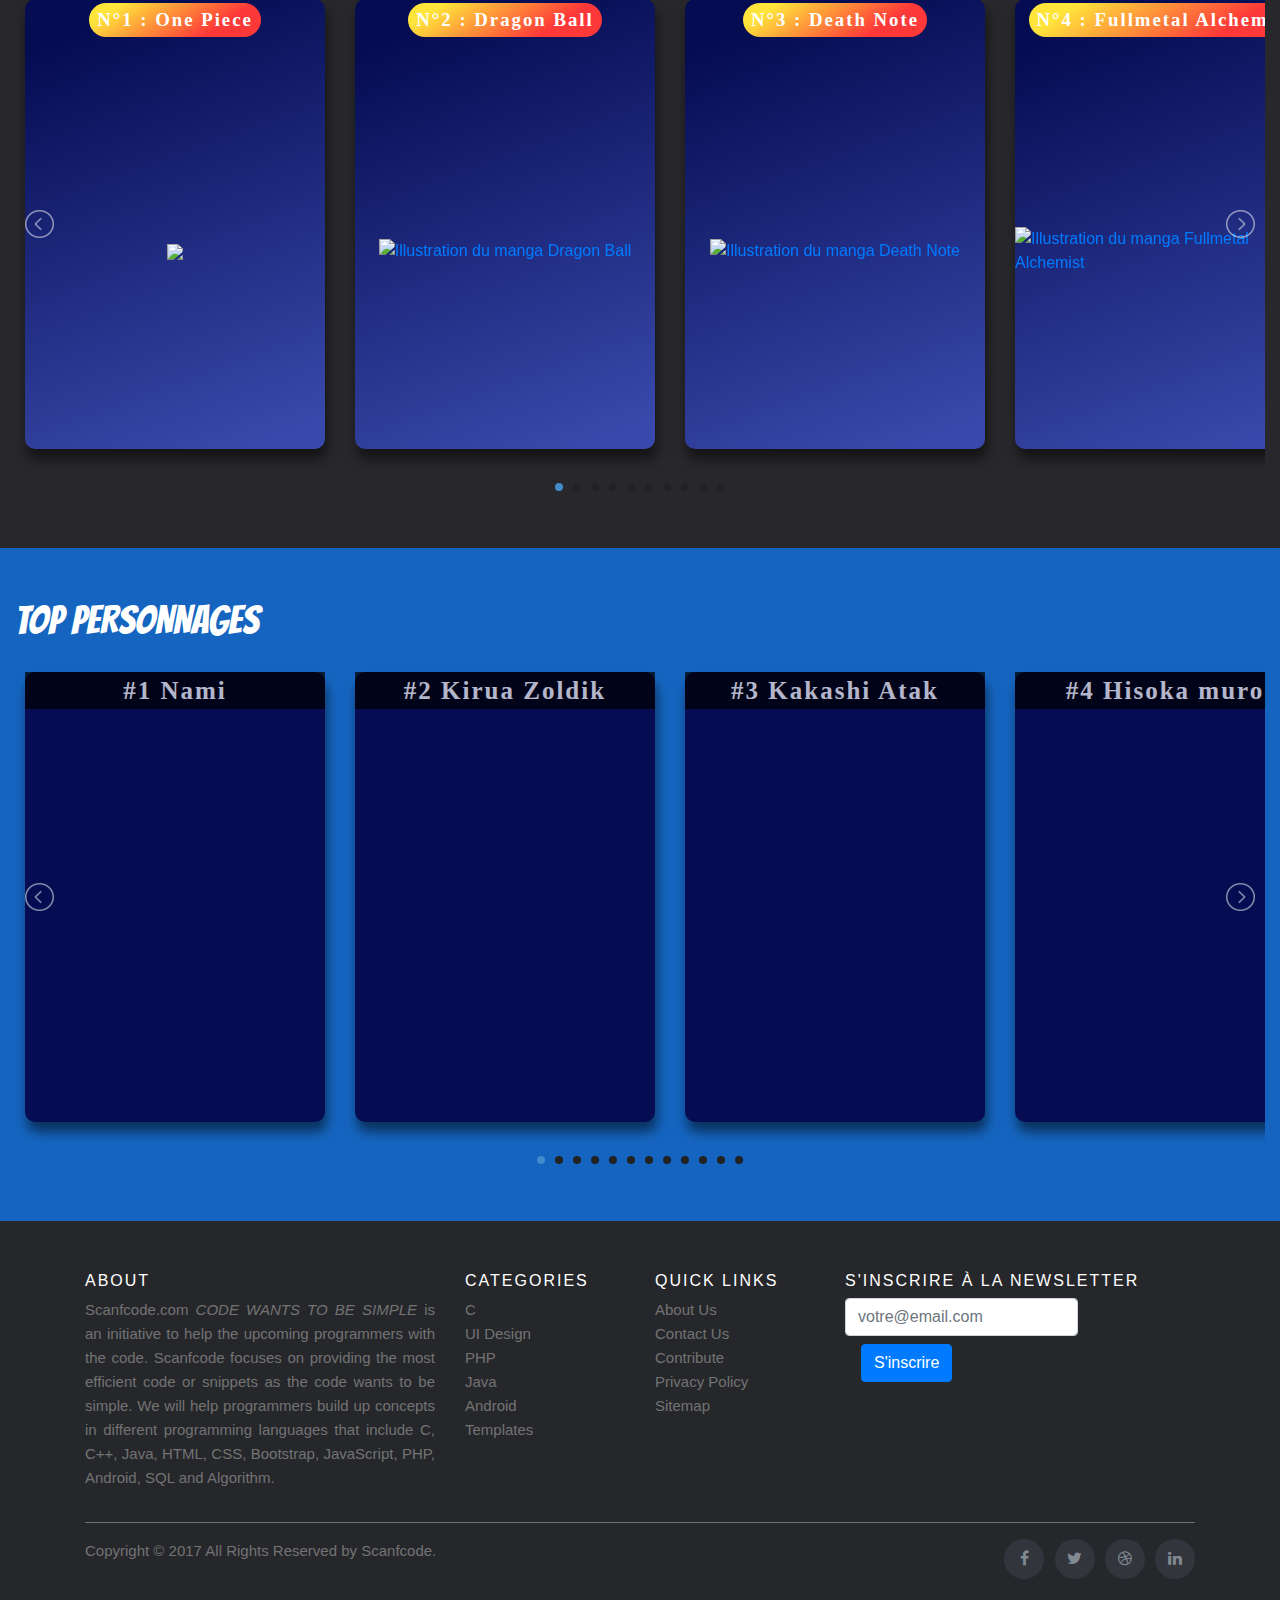
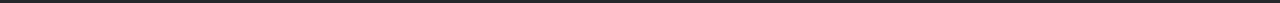
==== commit 1378a2c0: "photo slider" ====
--- a/index.html
+++ b/index.html
@@ -102,21 +102,22 @@
                 </ol>
                 <div class="carousel-inner">
                     <div class="carousel-item active">
-                        <img src="https://images-wixmp-ed30a86b8c4ca887773594c2.wixmp.com/f/f273bdf9-155b-4f64-892c-181253bb2382/d2rsy1m-b7c5e31b-9694-4bdd-a2bb-9789ab5c07b0.png/v1/fill/w_900,h_285,q_80,strp/banniere_manga_concept_by_thomasgarnier_d2rsy1m-fullview.jpg?token=eyJ0eXAiOiJKV1QiLCJhbGciOiJIUzI1NiJ9.[base64].Z1Fb--Jdu6-A4iS3_TFPYNAFLYOJ9TDCbZ0OC2tqStg"
+                        <img src="img/slider-1.jpg"
                              class="d-block w-100"
                              alt="image d'un Manga">
                     </div>
                     <div class="carousel-item">
-                        <img src="https://img.over-blog-kiwi.com/2/94/62/02/20190319/ob_761b6d_shonen-jump-33-frize-2.jpg"
+                        <img src="img/slider-2.jpg"
                              class="d-block w-100"
                              alt="plein de mangas">
                     </div>
                     <div class="carousel-item">
-                        <img src="https://images-wixmp-ed30a86b8c4ca887773594c2.wixmp.com/f/971e4e62-b72d-457a-b91f-97e5f4571e7a/d7e0onl-c9a67f24-6e82-4982-8381-99460ecdada1.png?token=eyJ0eXAiOiJKV1QiLCJhbGciOiJIUzI1NiJ9.[base64].yh0aqM_C5kWdrXhoeVoe9GOcPIif8_yo54d_7WAsl2E"
+                        <img src="img/slider-3.jpg"
                              class="d-block w-100"
                              alt="image d'un autre Manga">
                     </div>
                 </div>
+
                 <a class="carousel-control-prev" href="#carouselExampleIndicators" role="button" data-slide="prev">
                     <span class="carousel-control-prev-icon" aria-hidden="true"></span>
                     <span class="sr-only">Previous</span>
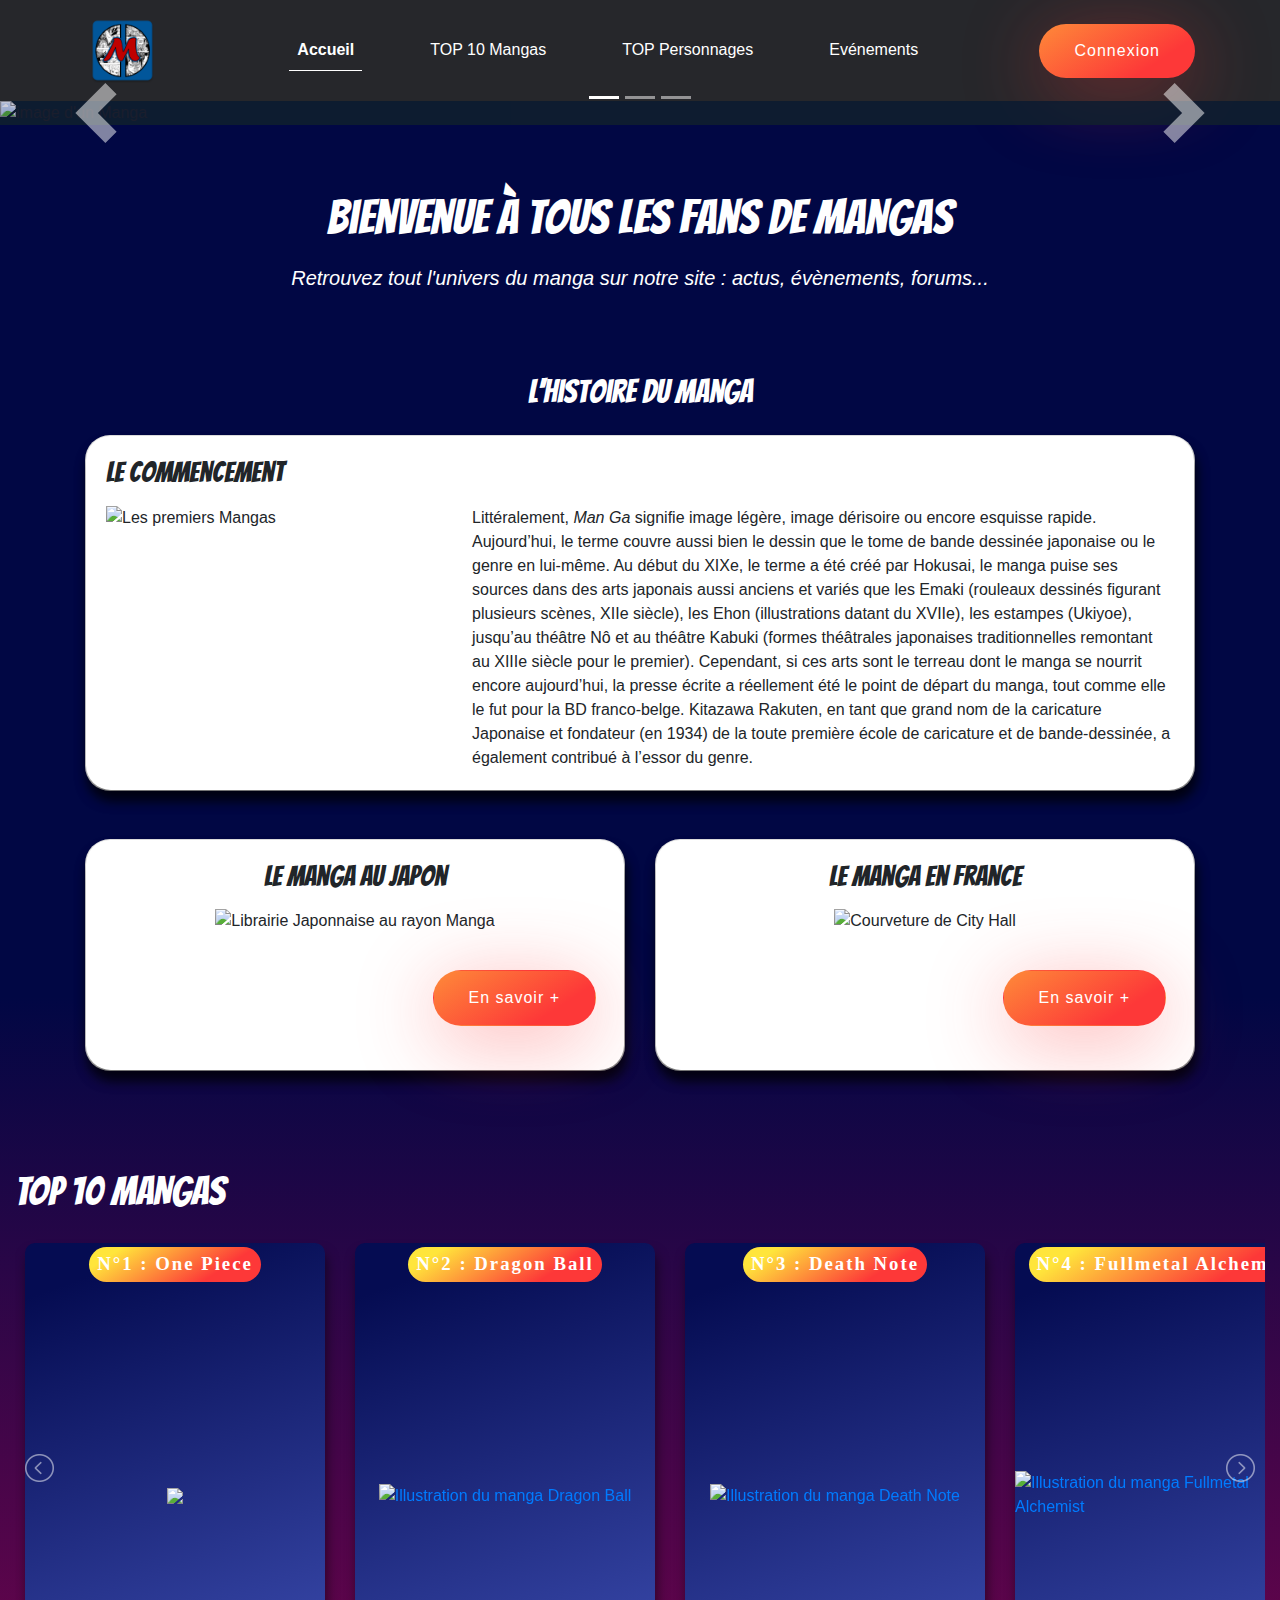
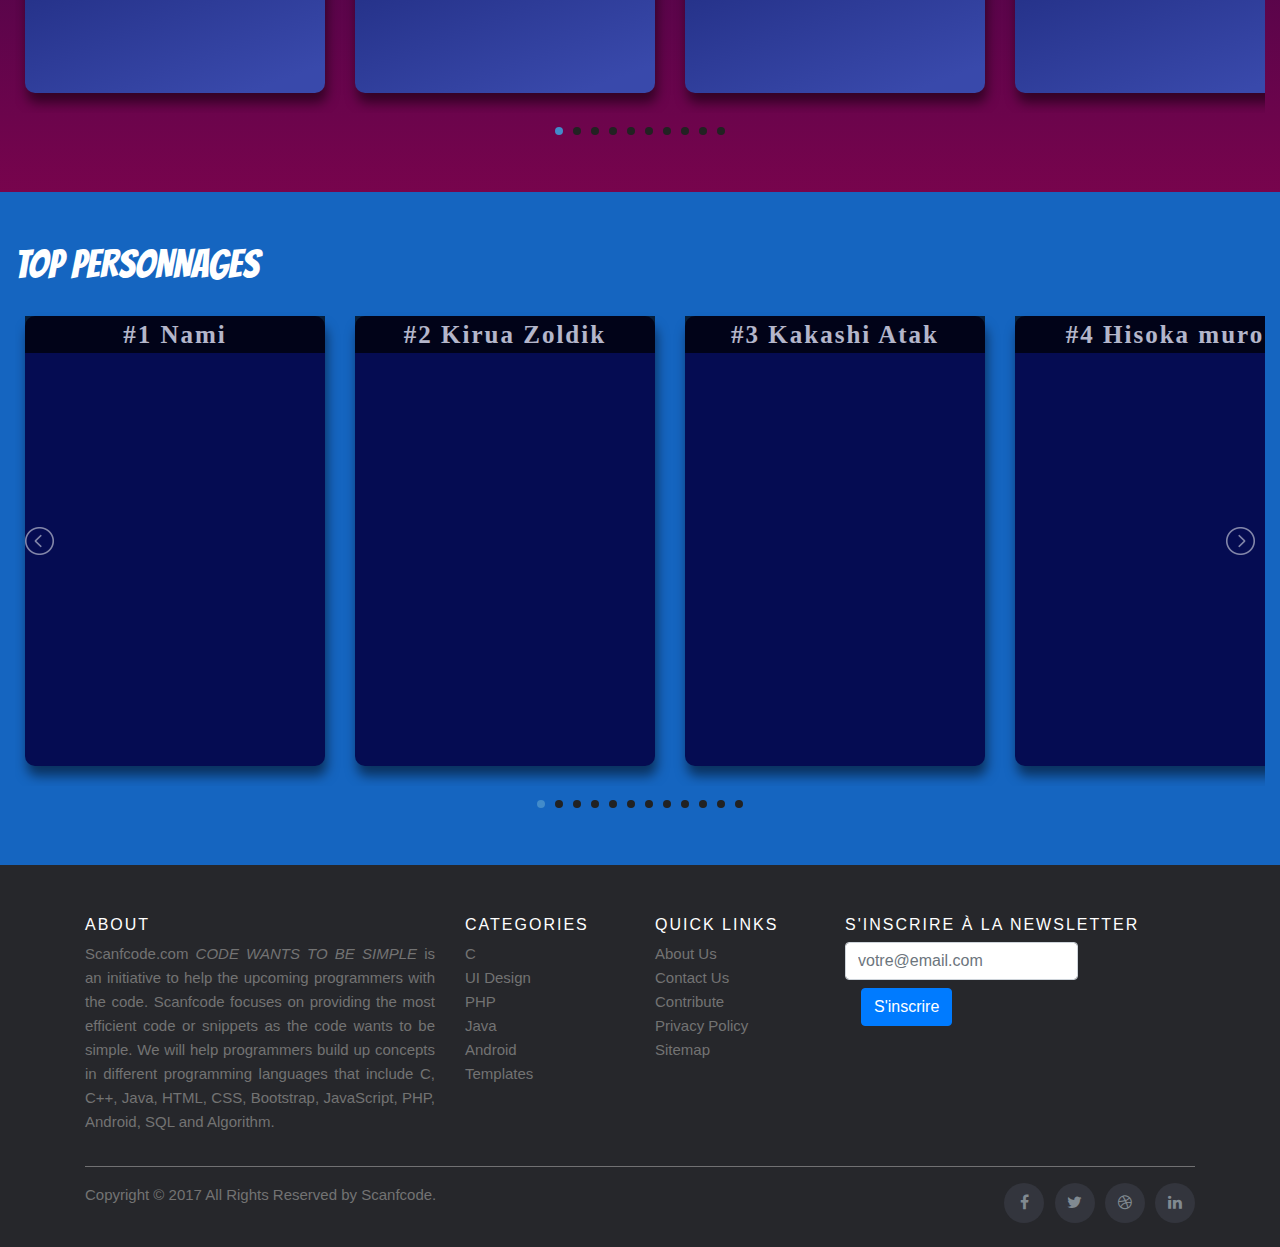
==== commit 514b23a8: "modif bg color et titre" ====
--- a/index.html
+++ b/index.html
@@ -102,22 +102,21 @@
                 </ol>
                 <div class="carousel-inner">
                     <div class="carousel-item active">
-                        <img src="img/slider-1.jpg"
+                        <img src="https://images-wixmp-ed30a86b8c4ca887773594c2.wixmp.com/f/f273bdf9-155b-4f64-892c-181253bb2382/d2rsy1m-b7c5e31b-9694-4bdd-a2bb-9789ab5c07b0.png/v1/fill/w_900,h_285,q_80,strp/banniere_manga_concept_by_thomasgarnier_d2rsy1m-fullview.jpg?token=eyJ0eXAiOiJKV1QiLCJhbGciOiJIUzI1NiJ9.[base64].Z1Fb--Jdu6-A4iS3_TFPYNAFLYOJ9TDCbZ0OC2tqStg"
                              class="d-block w-100"
                              alt="image d'un Manga">
                     </div>
                     <div class="carousel-item">
-                        <img src="img/slider-2.jpg"
+                        <img src="https://img.over-blog-kiwi.com/2/94/62/02/20190319/ob_761b6d_shonen-jump-33-frize-2.jpg"
                              class="d-block w-100"
                              alt="plein de mangas">
                     </div>
                     <div class="carousel-item">
-                        <img src="img/slider-3.jpg"
+                        <img src="https://images-wixmp-ed30a86b8c4ca887773594c2.wixmp.com/f/971e4e62-b72d-457a-b91f-97e5f4571e7a/d7e0onl-c9a67f24-6e82-4982-8381-99460ecdada1.png?token=eyJ0eXAiOiJKV1QiLCJhbGciOiJIUzI1NiJ9.[base64].yh0aqM_C5kWdrXhoeVoe9GOcPIif8_yo54d_7WAsl2E"
                              class="d-block w-100"
                              alt="image d'un autre Manga">
                     </div>
                 </div>
-
                 <a class="carousel-control-prev" href="#carouselExampleIndicators" role="button" data-slide="prev">
                     <span class="carousel-control-prev-icon" aria-hidden="true"></span>
                     <span class="sr-only">Previous</span>
@@ -139,11 +138,11 @@
         <!-- histoire du manga -->
 
         <section class="historique">
-            <h1 class="pt-5 pb-2 font-manga text-center">Bienvenue à tous les fans de mangas</h1>
+            <h1 class="pt-5 pb-2 font-manga text-center blanc title-homepage">Bienvenue à tous les fans de mangas</h1>
             <article class="histoire">
-                <p class="sous-titre pb-3">Retrouvez tout l'univers du manga sur notre site : actus, évènements, forums...</p>
-
-                <h2 class="font-manga pt-5 text-center">L'histoire du manga</h2>
+                <p class="sous-titre pb-3 blanc">Retrouvez tout l'univers du manga sur notre site : actus, évènements, forums...</p>
+
+                <h2 class="font-manga pt-5 text-center blanc">L'histoire du manga</h2>
 
                 <div class="container pt-3">
                     <div class="card mr 0.8em homepageCard">
--- a/css/carte-style.css
+++ b/css/carte-style.css
@@ -13,13 +13,13 @@
 
 
 .carte-manga-top10 {
-	background-color: #28272B;
+	/*background-color: #28272B;*/
 	padding-bottom: 50px;
 }
 
 
 .carte-perso-top10{
-	background-color: #1565C0;
+	/*background-color: #1565C0;*/
 	padding-bottom: 50px;
 
 }
--- a/css/custom-homepage.css
+++ b/css/custom-homepage.css
@@ -7,12 +7,14 @@
 
 body.homepage {
     /*background-color: #e2e2e2;*/
-    background-color: #1565C0;   
+    background-color: #010744;
+    background-image: linear-gradient(180deg, #010744 35%,#FF0057 95%);
 }
 
 
 .carte-perso-top10 {
     background-color: #1565C0;
+
 }
 
 
@@ -29,6 +31,9 @@
     text-align: center;
     font-style: italic;
     font-size: 20px;
+}
+.title-homepage{
+    font-size: 48px;
 }
 
 
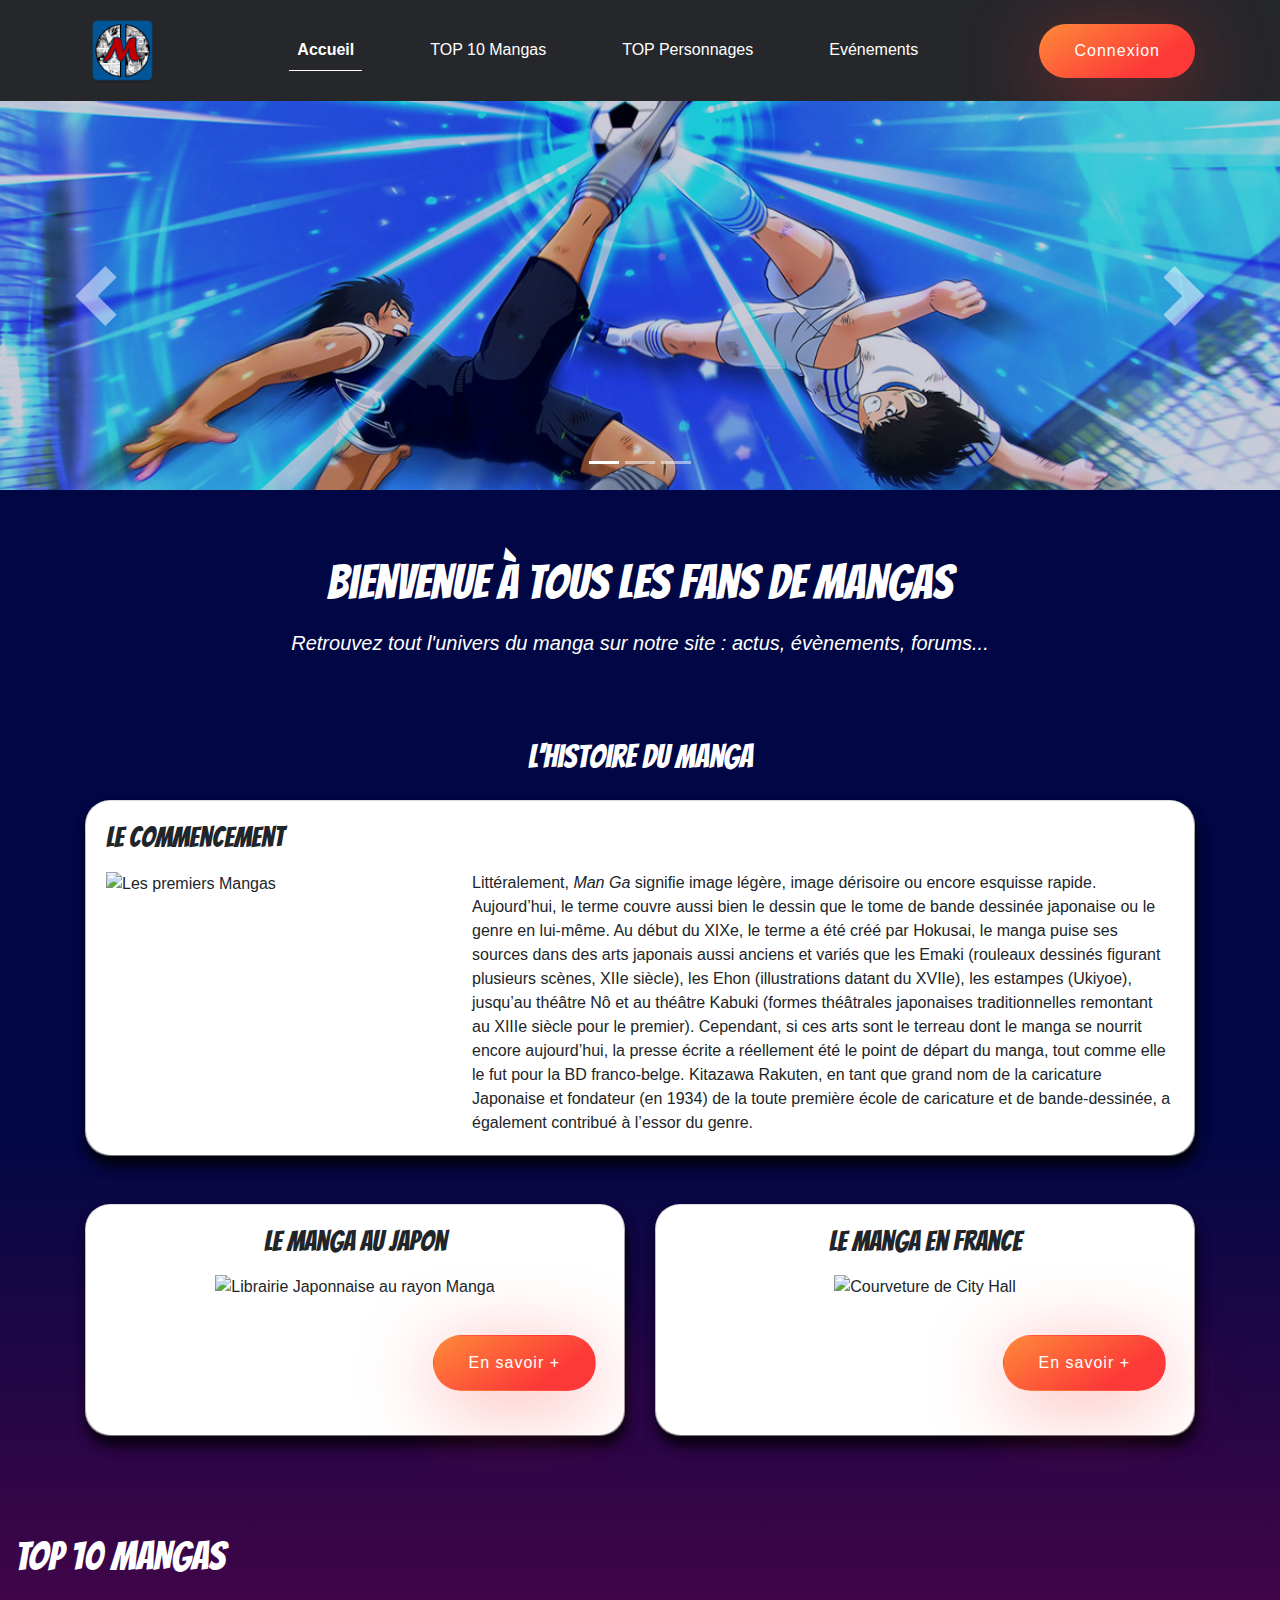
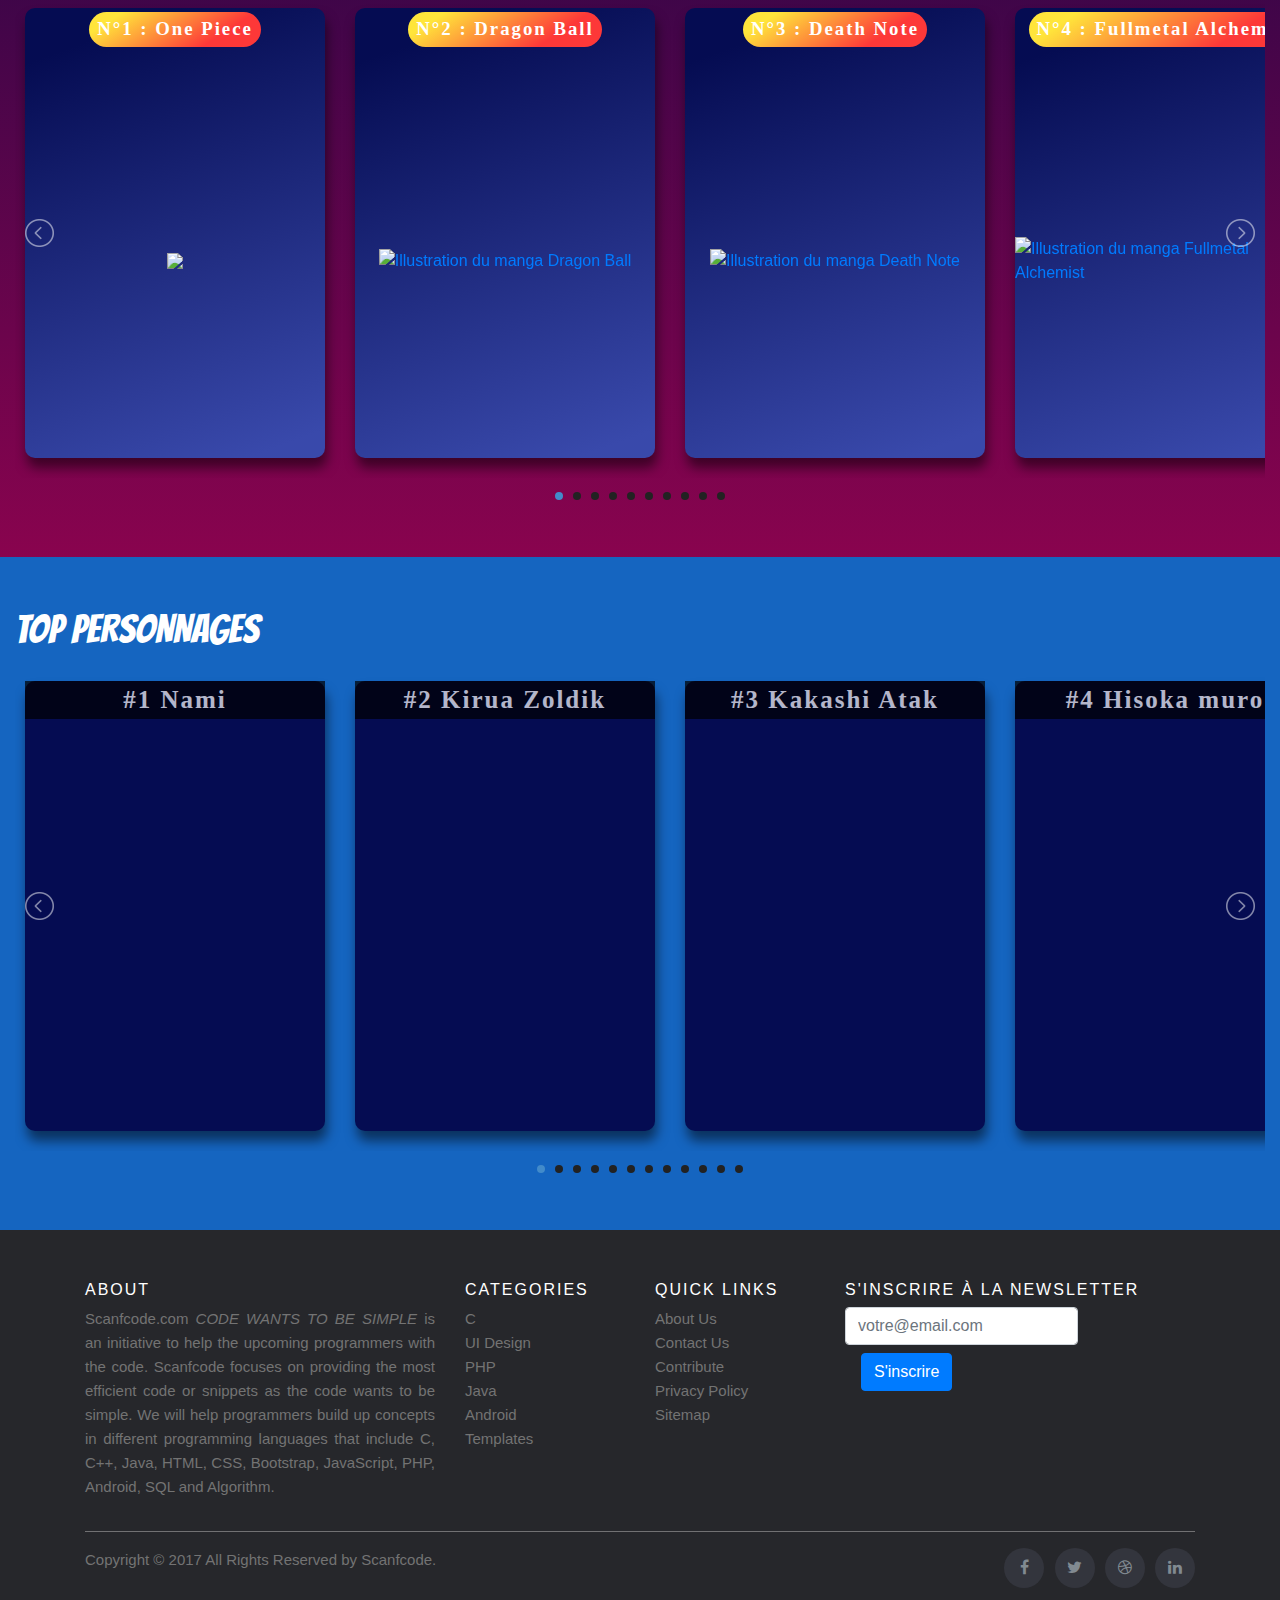
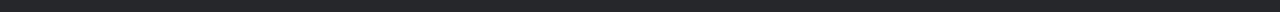
==== commit 59e47179: "conflits résolus" ====
--- a/index.html
+++ b/index.html
@@ -102,21 +102,22 @@
                 </ol>
                 <div class="carousel-inner">
                     <div class="carousel-item active">
-                        <img src="https://images-wixmp-ed30a86b8c4ca887773594c2.wixmp.com/f/f273bdf9-155b-4f64-892c-181253bb2382/d2rsy1m-b7c5e31b-9694-4bdd-a2bb-9789ab5c07b0.png/v1/fill/w_900,h_285,q_80,strp/banniere_manga_concept_by_thomasgarnier_d2rsy1m-fullview.jpg?token=eyJ0eXAiOiJKV1QiLCJhbGciOiJIUzI1NiJ9.[base64].Z1Fb--Jdu6-A4iS3_TFPYNAFLYOJ9TDCbZ0OC2tqStg"
+                        <img src="img/slider-1.jpg"
                              class="d-block w-100"
                              alt="image d'un Manga">
                     </div>
                     <div class="carousel-item">
-                        <img src="https://img.over-blog-kiwi.com/2/94/62/02/20190319/ob_761b6d_shonen-jump-33-frize-2.jpg"
+                        <img src="img/slider-2.jpg"
                              class="d-block w-100"
                              alt="plein de mangas">
                     </div>
                     <div class="carousel-item">
-                        <img src="https://images-wixmp-ed30a86b8c4ca887773594c2.wixmp.com/f/971e4e62-b72d-457a-b91f-97e5f4571e7a/d7e0onl-c9a67f24-6e82-4982-8381-99460ecdada1.png?token=eyJ0eXAiOiJKV1QiLCJhbGciOiJIUzI1NiJ9.[base64].yh0aqM_C5kWdrXhoeVoe9GOcPIif8_yo54d_7WAsl2E"
+                        <img src="img/slider-3.jpg"
                              class="d-block w-100"
                              alt="image d'un autre Manga">
                     </div>
                 </div>
+
                 <a class="carousel-control-prev" href="#carouselExampleIndicators" role="button" data-slide="prev">
                     <span class="carousel-control-prev-icon" aria-hidden="true"></span>
                     <span class="sr-only">Previous</span>
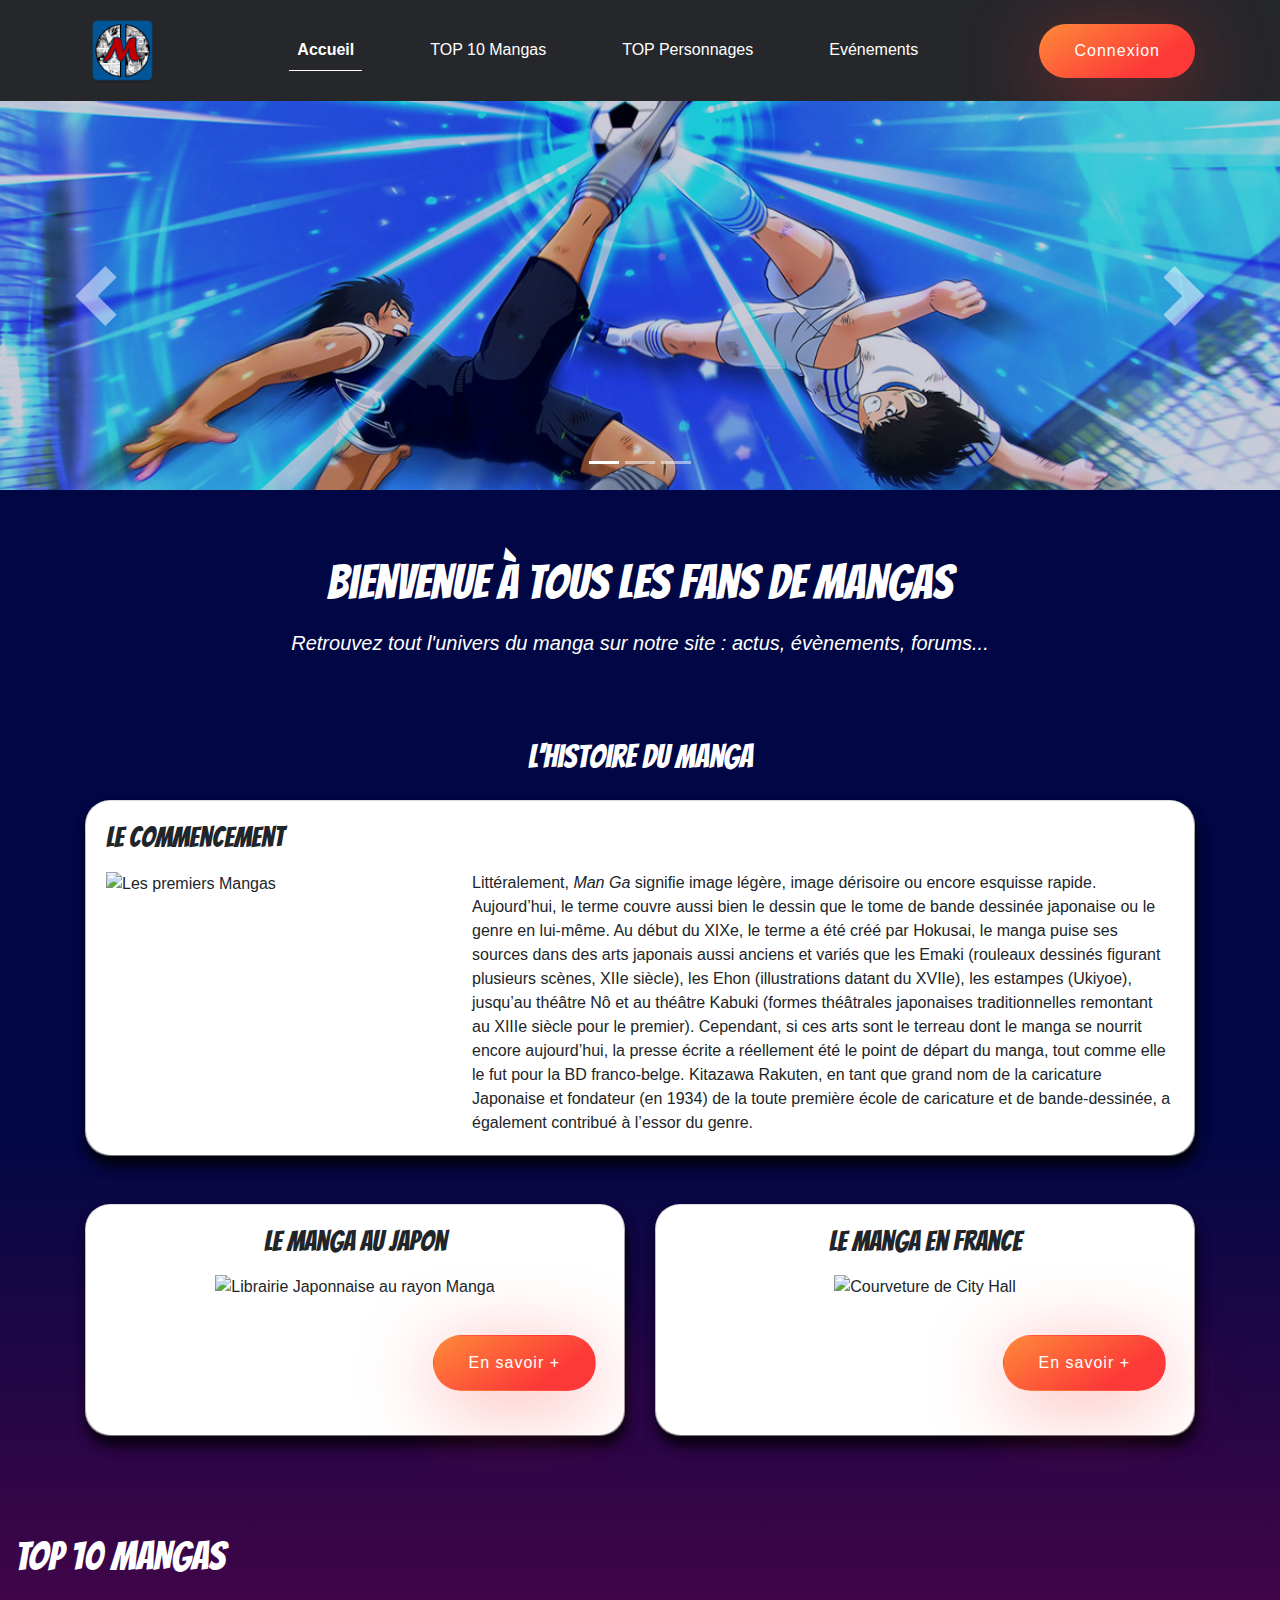
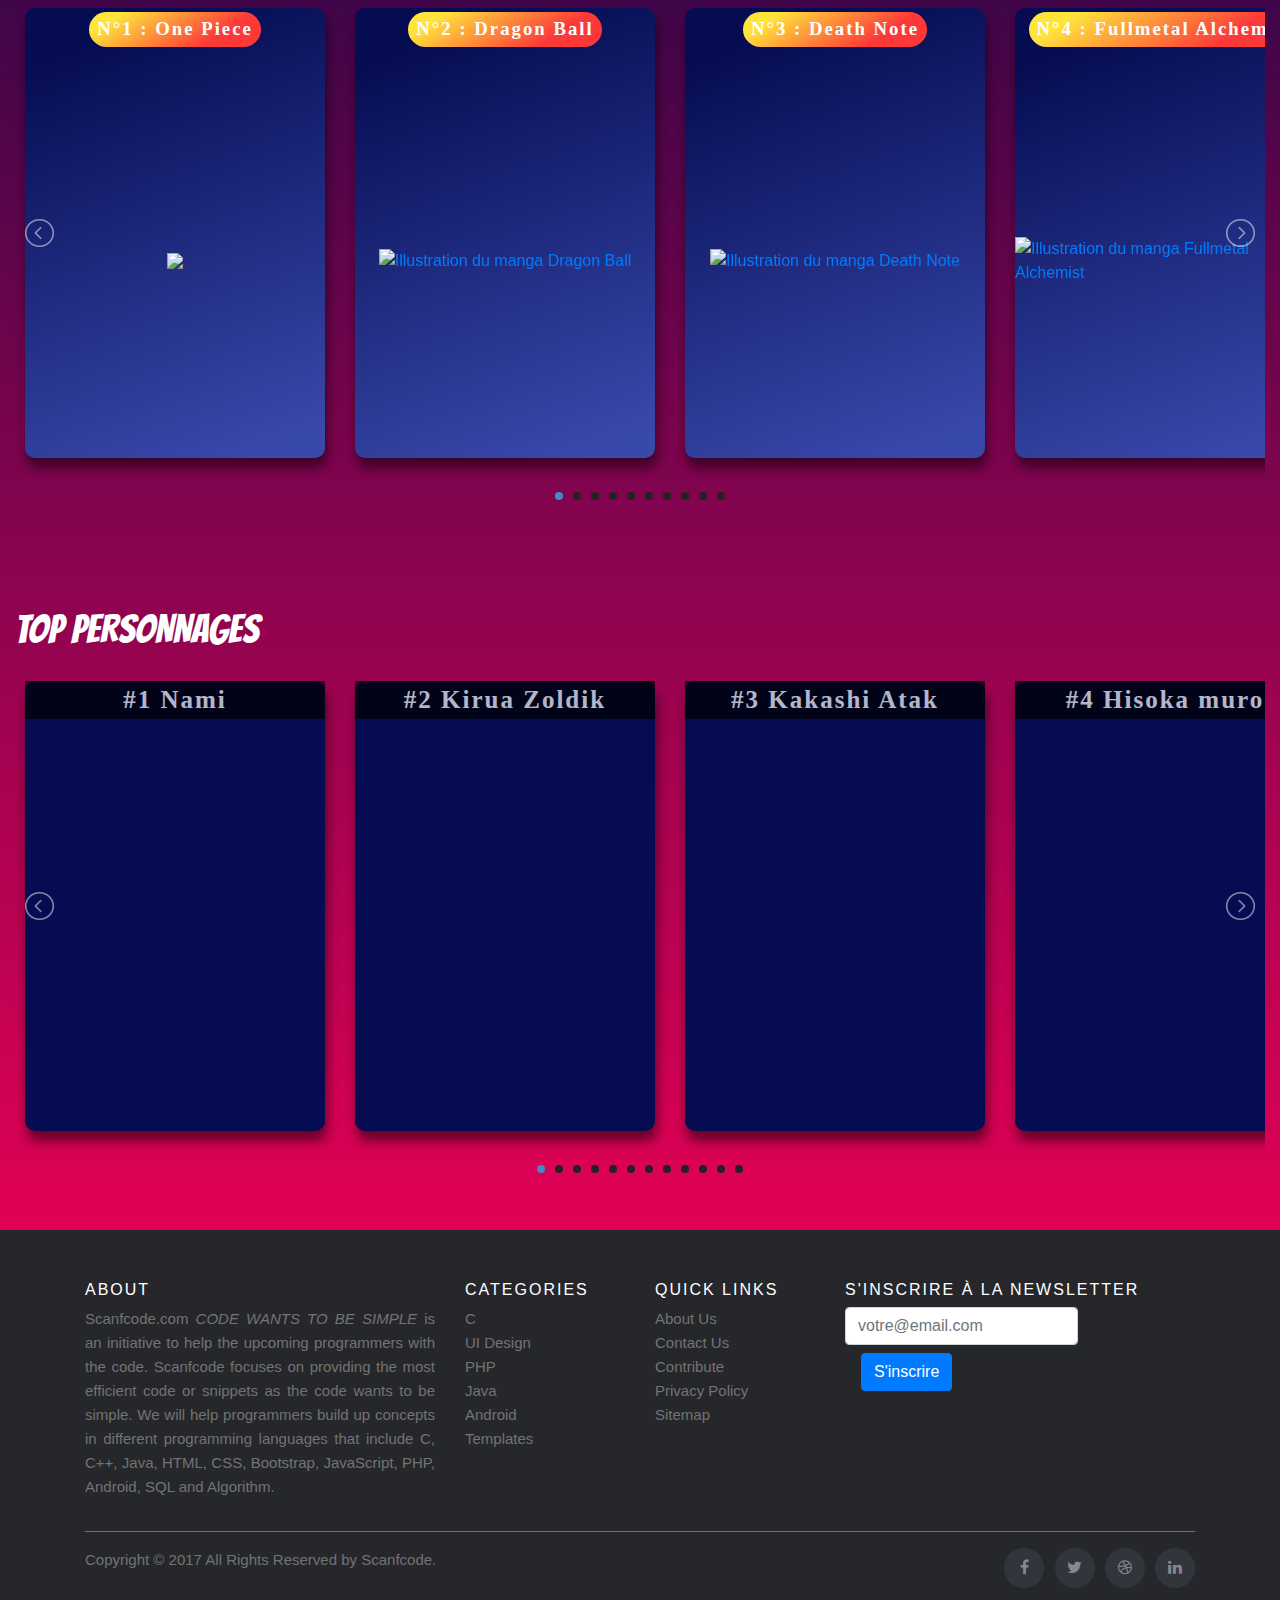
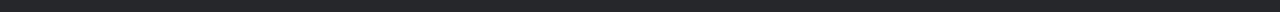
==== commit d53738a9: "lien perso" ====
--- a/index.html
+++ b/index.html
@@ -430,7 +430,7 @@
                 <!--1------------------------------>
                 <li class="item-a">
                     <!--slider-box-->
-                    <a href="top-10-perso.html">
+                    <a href="top-perso.html">
                         <div class="box perso1">
                             <p class="marvel persoTitre text-center">#1 Nami</p>
                         </div>
@@ -440,7 +440,7 @@
                 <!--2------------------------------>
                 <li class="item-a">
                     <!--slider-box-->
-                    <a href="top-10-perso.html">
+                    <a href="top-perso.html">
                         <div class="box perso2">
                             <p class="marvel persoTitre text-center">#2 Kirua Zoldik</p>
                         </div>
@@ -449,7 +449,7 @@
                 <!--3------------------------------>
                 <li class="item-a">
                     <!--slider-box-->
-                    <a href="top-10-perso.html">
+                    <a href="top-perso.html">
                         <div class="box perso3">
                             <p class="marvel persoTitre text-center">#3 Kakashi Atak</p>
                         </div>
@@ -458,7 +458,7 @@
                 <!--4------------------------------>
                 <li class="item-a">
                     <!--slider-box-->
-                    <a href="top-10-perso.html">
+                    <a href="top-perso.html">
                         <div class="box perso4">
                             <p class="marvel persoTitre text-center">#4 Hisoka muro</p>
                         </div>
@@ -467,7 +467,7 @@
                 <!--5------------------------------>
                 <li class="item-a">
                     <!--slider-box-->
-                    <a href="top-10-perso.html">
+                    <a href="top-perso.html">
                         <div class="box perso5">
                             <p class="marvel persoTitre text-center">#5 Erza scarlett</p>
                         </div>
@@ -476,7 +476,7 @@
                 <!--6------------------------------>
                 <li class="item-a">
                     <!--slider-box-->
-                    <a href="top-10-perso.html">
+                    <a href="top-perso.html">
                         <div class="box perso6">
                             <p class="marvel persoTitre text-center">#6 Saitama</p>
                         </div>
@@ -485,7 +485,7 @@
                 <!--7------------------------------>
                 <li class="item-a">
                     <!--slider-box-->
-                    <a href="top-10-perso.html">
+                    <a href="top-perso.html">
                         <div class="box perso7">
                             <p class="marvel persoTitre text-center">#7 Songohan</p>
                         </div>
@@ -494,7 +494,7 @@
                 <!--8------------------------------>
                 <li class="item-a">
                     <!--slider-box-->
-                    <a href="top-10-perso.html">
+                    <a href="top-perso.html">
                         <div class="box perso8">
                             <p class="marvel persoTitre text-center">#8 Kuroko</p>
                         </div>
@@ -503,7 +503,7 @@
                 <!--9------------------------------>
                 <li class="item-a">
                     <!--slider-box-->
-                    <a href="top-10-perso.html">
+                    <a href="top-perso.html">
                         <div class="box perso9">
                             <p class="marvel persoTitre text-center">#9 Nicky personne</p>
                         </div>
@@ -512,7 +512,7 @@
                 <!--10------------------------------>
                 <li class="item-a">
                     <!--slider-box-->
-                    <a href="top-10-perso.html">
+                    <a href="top-perso.html">
                         <div class="box perso10">
                             <p class="marvel persoTitre text-center">#10 Onizuka</p>
                         </div>
@@ -521,7 +521,7 @@
                 <!--11------------------------------>
                 <li class="item-a">
                     <!--slider-box-->
-                    <a href="top-10-perso.html">
+                    <a href="top-perso.html">
                         <div class="box perso11">
                             <p class="marvel persoTitre text-center">#11 The fullmetal</p>
                         </div>
@@ -530,7 +530,7 @@
                 <!--12------------------------------>
                 <li class="item-a">
                     <!--slider-box-->
-                    <a href="top-10-perso.html">
+                    <a href="top-perso.html">
                         <div class="box perso12">
                             <p class="marvel persoTitre text-center">#12 Lucina HDXD</p>
                         </div>
--- a/css/custom-homepage.css
+++ b/css/custom-homepage.css
@@ -12,10 +12,7 @@
 }
 
 
-.carte-perso-top10 {
-    background-color: #1565C0;
 
-}
 
 
 /* font */
